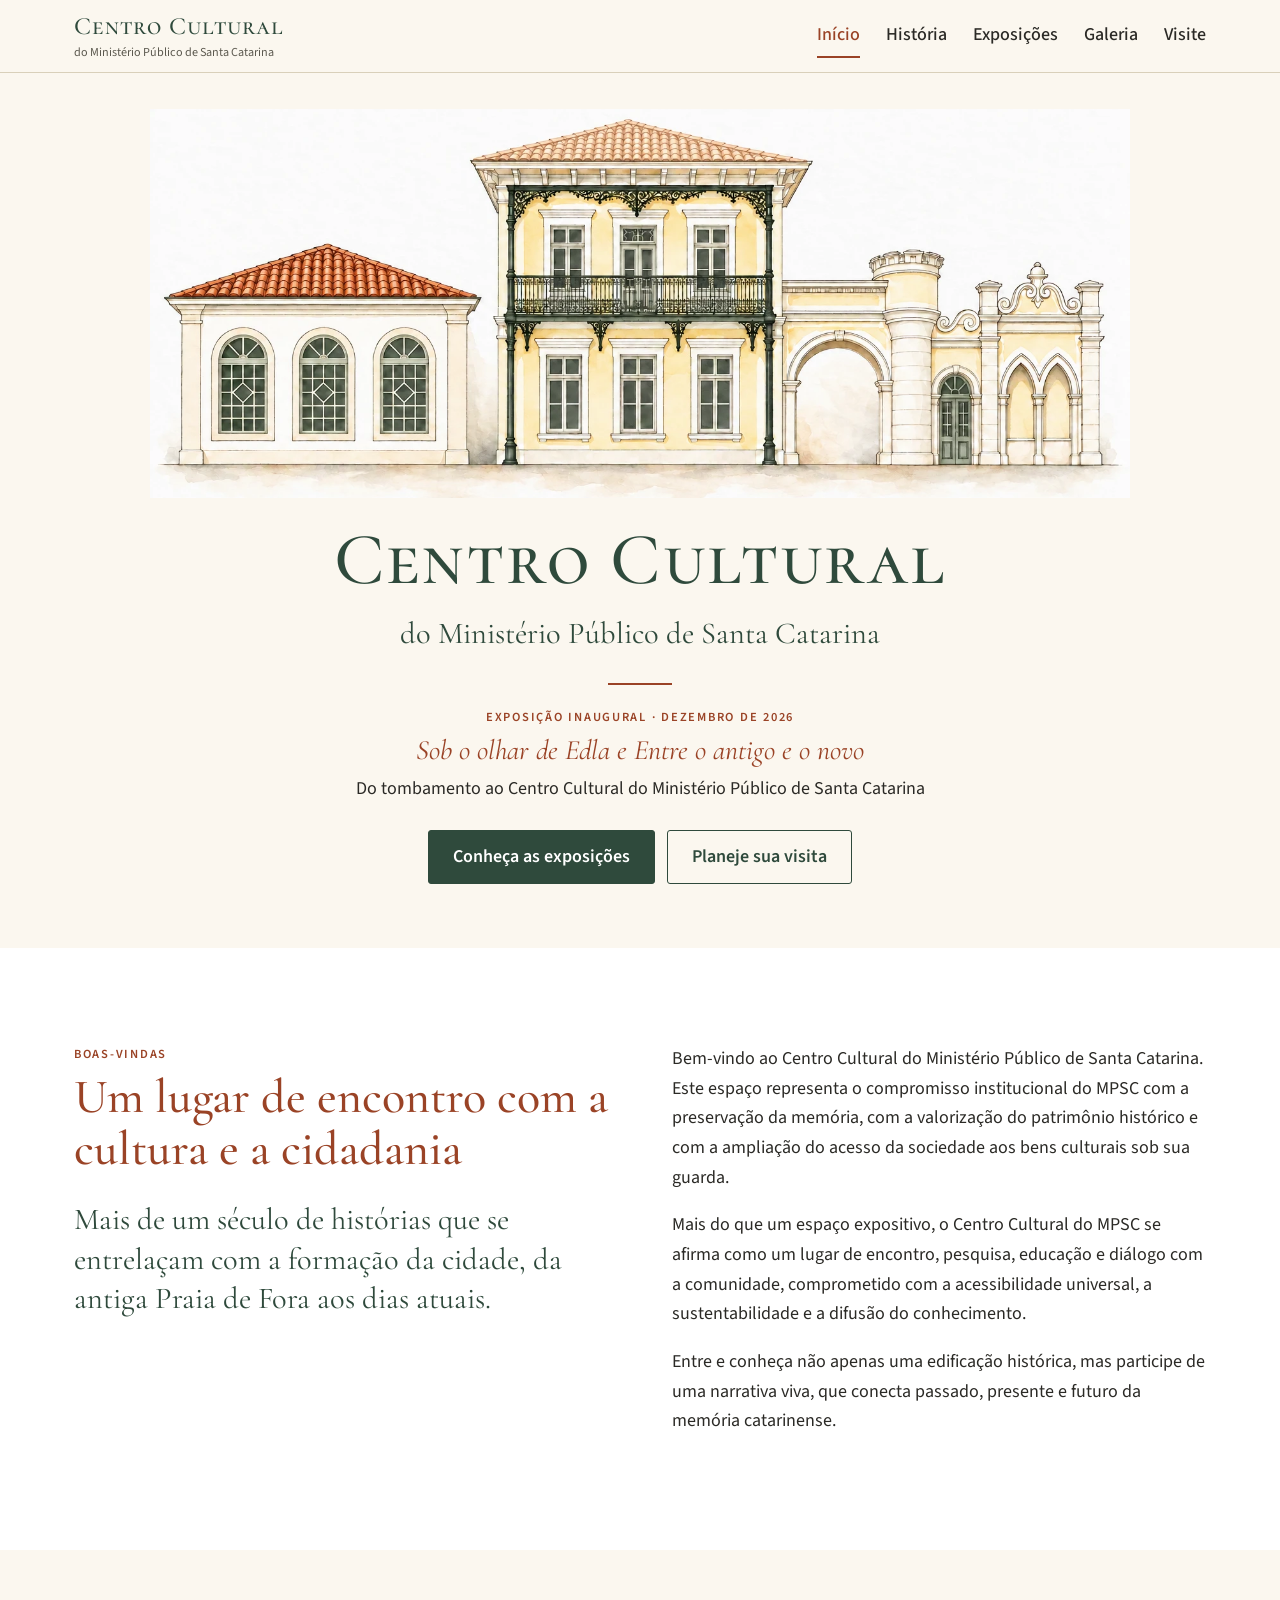
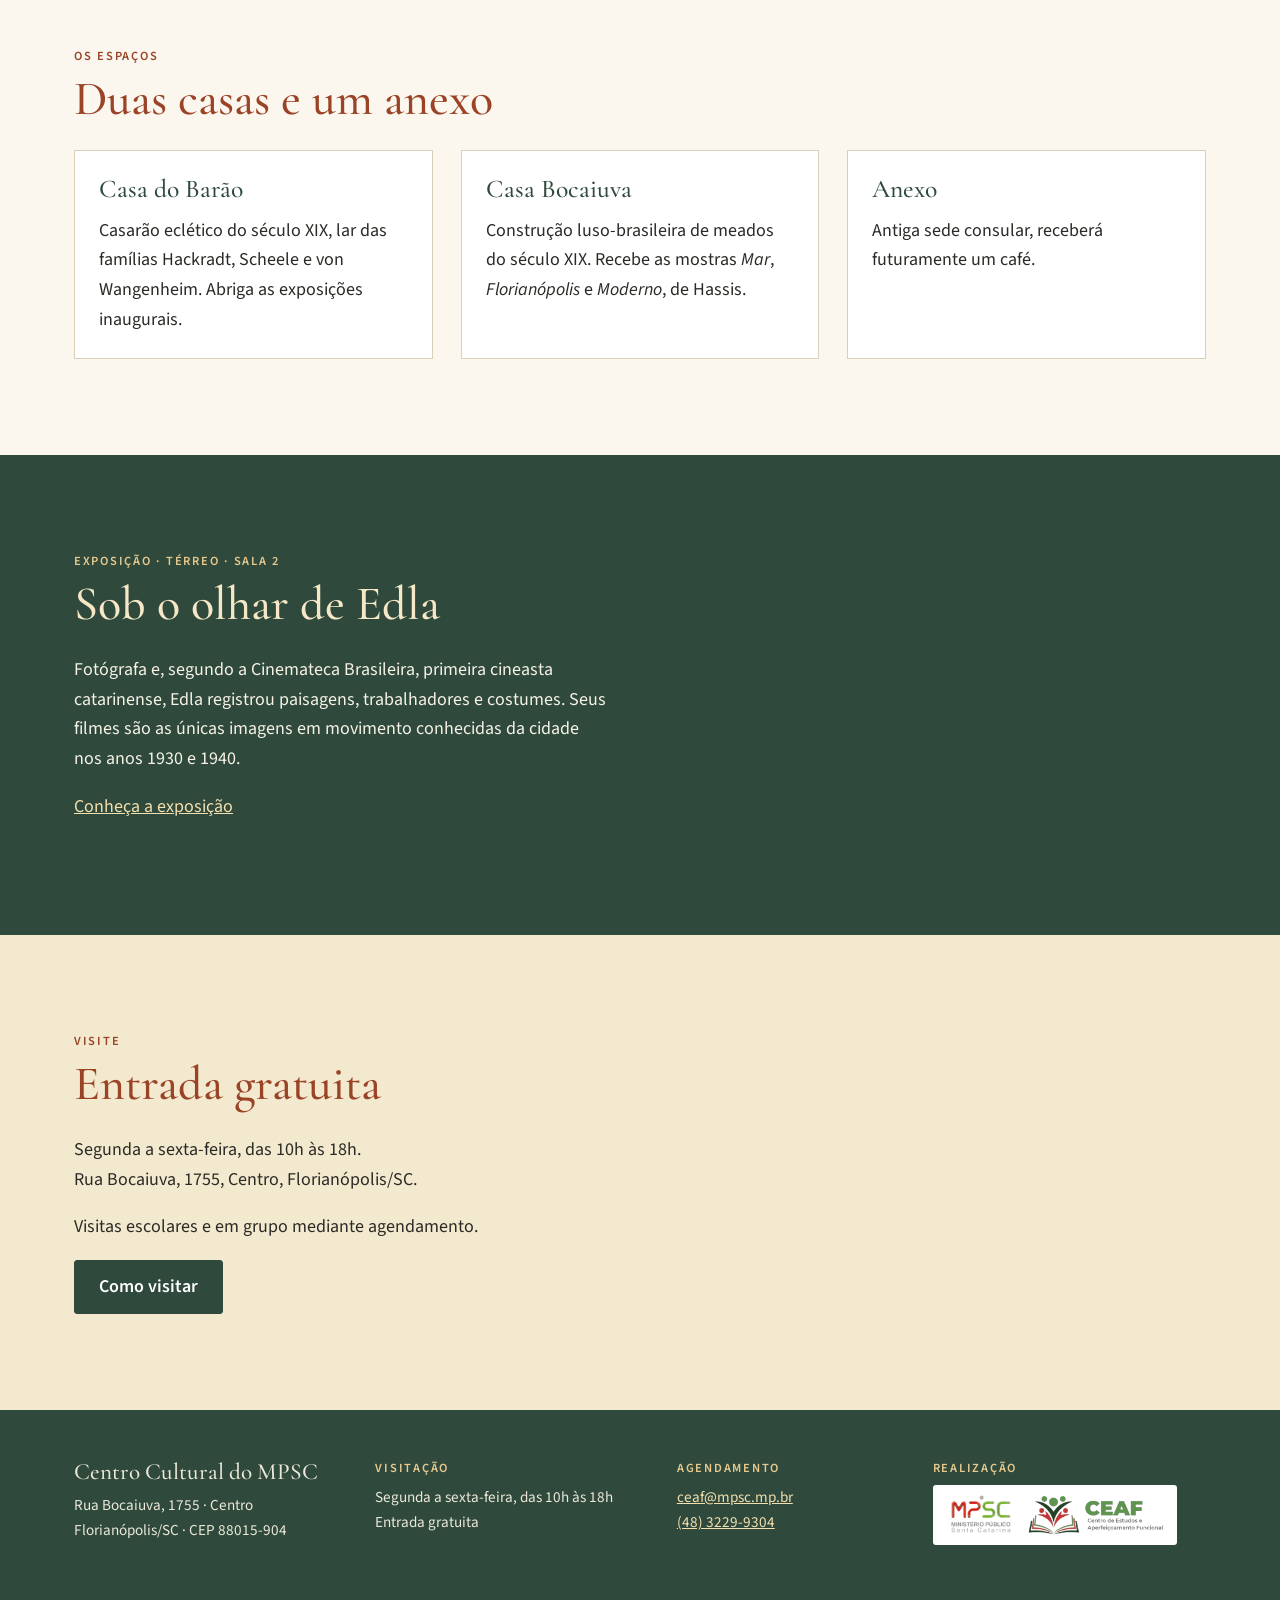
==== index.html @ b2508c4c "Cria o site do Centro Cultural do MPSC" ====
<!doctype html>
<html lang="pt-BR"><head><meta charset="utf-8"><meta name="viewport" content="width=device-width,initial-scale=1">
<title>Centro Cultural do MPSC</title>
<meta name="description" content="Centro Cultural do Ministério Público de Santa Catarina, na Casa do Barão e na Casa Bocaiuva, em Florianópolis. Entrada gratuita.">
<link rel="preconnect" href="https://fonts.googleapis.com"><link rel="preconnect" href="https://fonts.gstatic.com" crossorigin>
<link href="https://fonts.googleapis.com/css2?family=Cormorant+Garamond:ital,wght@0,500;0,600;1,500&family=Source+Sans+3:wght@400;500;600&display=swap" rel="stylesheet">
<link rel="stylesheet" href="estilo.css"></head><body>
<div id="topo"></div>
<main id="conteudo">
<section class="capa"><div class="faixa">
  <div class="crop fachada" style="--iw:1536;--ih:1024;--x:0;--y:140;--w:1536;--h:610"><img src="marca/fachadas.webp" alt="Aquarela das fachadas do Centro Cultural: anexo, Casa do Barão e portal"></div>
  <h1>Centro Cultural</h1>
  <p class="sub">do Ministério Público de Santa Catarina</p>
  <div class="fio"></div>
  <p class="rotulo">Exposição inaugural · Dezembro de 2026</p>
  <p class="expo">Sob o olhar de Edla e Entre o antigo e o novo</p>
  <p>Do tombamento ao Centro Cultural do Ministério Público de Santa Catarina</p>
  <div class="botoes"><a class="botao" href="exposicoes.html">Conheça as exposições</a><a class="botao claro" href="visite.html">Planeje sua visita</a></div>
</div></section>

<section class="secao branco"><div class="faixa duas">
  <div><p class="rotulo">Boas-vindas</p><h2>Um lugar de encontro com a cultura e a cidadania</h2>
  <p class="lead">Mais de um século de histórias que se entrelaçam com a formação da cidade, da antiga Praia de Fora aos dias atuais.</p></div>
  <div><p>Bem-vindo ao Centro Cultural do Ministério Público de Santa Catarina. Este espaço representa o compromisso institucional do MPSC com a preservação da memória, com a valorização do patrimônio histórico e com a ampliação do acesso da sociedade aos bens culturais sob sua guarda.</p>
  <p>Mais do que um espaço expositivo, o Centro Cultural do MPSC se afirma como um lugar de encontro, pesquisa, educação e diálogo com a comunidade, comprometido com a acessibilidade universal, a sustentabilidade e a difusão do conhecimento.</p>
  <p>Entre e conheça não apenas uma edificação histórica, mas participe de uma narrativa viva, que conecta passado, presente e futuro da memória catarinense.</p></div>
</div></section>

<section class="secao"><div class="faixa"><p class="rotulo">Os espaços</p><h2>Duas casas e um anexo</h2>
  <div class="tres">
    <article class="cartao"><div data-f="casa-pb"></div><div class="corpo"><h3>Casa do Barão</h3><p>Casarão eclético do século XIX, lar das famílias Hackradt, Scheele e von Wangenheim. Abriga as exposições inaugurais.</p></div></article>
    <article class="cartao"><div data-f="bocaiuva-fachada"></div><div class="corpo"><h3>Casa Bocaiuva</h3><p>Construção luso-brasileira de meados do século XIX. Recebe as mostras <em>Mar</em>, <em>Florianópolis</em> e <em>Moderno</em>, de Hassis.</p></div></article>
    <article class="cartao"><div data-f="consulado"></div><div class="corpo"><h3>Anexo</h3><p>Antiga sede consular, receberá futuramente um café.</p></div></article>
  </div>
</div></section>

<section class="secao verde"><div class="faixa duas">
  <div data-f="edla-retrato" class="livre"></div>
  <div><p class="rotulo">Exposição · Térreo · Sala 2</p><h2>Sob o olhar de Edla</h2>
  <p>Fotógrafa e, segundo a Cinemateca Brasileira, primeira cineasta catarinense, Edla registrou paisagens, trabalhadores e costumes. Seus filmes são as únicas imagens em movimento conhecidas da cidade nos anos 1930 e 1940.</p>
  <p><a href="exposicoes.html#edla" style="color:#f3dfae">Conheça a exposição</a></p></div>
</div></section>

<section class="secao areia"><div class="faixa duas">
  <div><p class="rotulo">Visite</p><h2>Entrada gratuita</h2><p>Segunda a sexta-feira, das 10h às 18h.<br>Rua Bocaiuva, 1755, Centro, Florianópolis/SC.</p><p>Visitas escolares e em grupo mediante agendamento.</p><a class="botao" href="visite.html">Como visitar</a></div>
  <div data-f="jardim"></div>
</div></section>
</main>
<div id="rodape"></div>
<noscript><p><a href="historia.html">História</a> · <a href="exposicoes.html">Exposições</a> · <a href="visite.html">Visite</a></p></noscript>
<script src="fotos.js"></script><script src="site.js"></script>
</body></html>
---- estilo.css ----
:root{--creme:#fbf7ef;--areia:#f3e9cf;--papel:#fff;--verde:#2f4a3c;--verde-claro:#e2e8dc;--terracota:#9a4326;--rosa:#f1dfd5;--tinta:#2b2a26;--suave:#5d5a50;--linha:#d9d0ba;--serif:"Cormorant Garamond",Georgia,serif;--sans:"Source Sans 3","Segoe UI",sans-serif}
*{box-sizing:border-box}html{scroll-behavior:smooth;scroll-padding-top:88px}body{margin:0;background:var(--creme);color:var(--tinta);font:400 18px/1.65 var(--sans)}img{max-width:100%;display:block}a{color:var(--terracota)}a:hover{color:var(--verde)}:focus-visible{outline:3px solid var(--terracota);outline-offset:2px}
h1,h2,h3{font-family:var(--serif);font-weight:500;line-height:1.1;margin:0 0 .5em;color:var(--verde)}h1{font-size:clamp(2.6rem,6vw,4.6rem)}h2{font-size:clamp(2rem,4vw,3rem);color:var(--terracota)}h3{font-size:1.6rem}p{margin:0 0 1em}
.faixa{width:min(1180px,100%);margin:auto;padding-inline:24px}.estreita{max-width:760px}.secao{padding:clamp(56px,8vw,96px) 0}.areia{background:var(--areia)}.branco{background:var(--papel)}.verde{background:var(--verde);color:#f6f2e6}.verde h2,.verde h3{color:#f6e8c6}
.rotulo{font-size:.78rem;font-weight:600;letter-spacing:.14em;text-transform:uppercase;color:var(--terracota);margin-bottom:.5em}.verde .rotulo{color:#e7c98d}.lead{font-family:var(--serif);font-size:clamp(1.45rem,2.5vw,1.9rem);line-height:1.3;color:var(--verde)}
.pular{position:absolute;left:-999px;background:var(--verde);color:#fff;padding:8px 16px;z-index:60}.pular:focus{left:8px;top:8px}
.topo{position:sticky;top:0;z-index:40;background:rgba(251,247,239,.97);border-bottom:1px solid var(--linha)}.topo .faixa{display:flex;align-items:center;justify-content:space-between;min-height:72px;gap:20px}.marca{text-decoration:none;color:var(--verde);line-height:1.1}.marca strong{display:block;font:500 1.55rem var(--serif);font-variant:small-caps;letter-spacing:.04em}.marca span{font-size:.76rem;color:var(--suave)}
.topo nav{display:flex;gap:26px}.topo nav a{color:var(--tinta);text-decoration:none;font-weight:500;padding:6px 0;border-bottom:2px solid transparent}.topo nav a:hover,.topo nav a[aria-current]{color:var(--terracota);border-color:var(--terracota)}.menu-botao{display:none;font:600 .95rem var(--sans);background:none;border:1px solid var(--verde);color:var(--verde);padding:7px 16px;border-radius:3px;cursor:pointer}
.capa{background:var(--creme);text-align:center;padding:36px 0 64px}.capa .fachada{width:min(980px,100%);margin:0 auto 22px}.capa h1{font-variant:small-caps;letter-spacing:.03em;margin-bottom:.1em}.capa .sub{font-family:var(--serif);font-size:clamp(1.3rem,2.6vw,1.9rem);color:var(--verde);margin-bottom:24px}.fio{width:64px;height:2px;background:var(--terracota);margin:0 auto 22px}.capa .expo{font-family:var(--serif);font-style:italic;font-size:clamp(1.3rem,2.4vw,1.75rem);line-height:1.25;color:var(--terracota);margin-bottom:6px}
.botoes{display:flex;gap:12px;justify-content:center;flex-wrap:wrap;margin-top:26px}.botao{display:inline-block;padding:11px 24px;background:var(--verde);color:#fff;text-decoration:none;font-weight:600;border:1px solid var(--verde);border-radius:3px}.botao:hover{background:var(--terracota);border-color:var(--terracota);color:#fff}.botao.claro{background:transparent;color:var(--verde)}.botao.claro:hover{color:#fff}
.duas{display:grid;grid-template-columns:1fr 1fr;gap:clamp(32px,5vw,72px);align-items:start}.tres{display:grid;grid-template-columns:repeat(3,1fr);gap:28px}.mosaico{display:grid;grid-template-columns:repeat(2,1fr);gap:16px}.mosaico .larga{grid-column:1/-1}
.espaco{border-left:3px solid var(--terracota);padding:2px 0 2px 20px}.espaco p{margin:0;color:var(--suave)}
.foto{margin:0}.foto button{display:block;width:100%;padding:0;border:0;background:#e9e2d0;cursor:zoom-in;overflow:hidden}.foto img{width:100%;height:100%;object-fit:cover;aspect-ratio:4/3;transition:transform .35s}.foto button:hover img{transform:scale(1.025)}.foto.livre img{aspect-ratio:auto;height:auto;object-fit:contain}.foto.retrato img{aspect-ratio:4/5;object-position:top}.foto figcaption{font-size:.86rem;line-height:1.35;color:var(--suave);padding-top:7px}.verde .foto figcaption{color:#d9d8c8}
.cartao{background:var(--papel);border:1px solid var(--linha);display:flex;flex-direction:column}.cartao .corpo{padding:24px}.cartao .foto figcaption{display:none}.cartao p:last-child{margin:0}
.capitulos{position:sticky;top:73px;z-index:30;background:var(--areia);border-bottom:1px solid var(--linha);overflow-x:auto}.capitulos .faixa{display:flex;gap:22px;white-space:nowrap;padding-block:9px}.capitulos a{font-size:.92rem;font-weight:500;color:var(--verde);text-decoration:none}.capitulos a:hover{color:var(--terracota);text-decoration:underline}
.cabeca{padding:clamp(44px,7vw,80px) 0 clamp(28px,4vw,44px)}.cabeca p{max-width:760px}
.tempo{list-style:none;margin:32px 0 0;padding:0;position:relative}.tempo:before{content:"";position:absolute;left:43px;top:0;bottom:0;width:3px;background:#8c7f68}.tempo li{position:relative;display:grid;grid-template-columns:90px 1fr;gap:24px;align-items:center;padding:9px 0}.tempo b{display:grid;place-items:center;width:88px;height:88px;border-radius:50%;background:#8c7f68;color:#fff;font:600 1.5rem var(--serif);position:relative}.tempo p{margin:0;max-width:720px}
.citacao{font-family:var(--serif);font-size:1.3rem;line-height:1.4;background:var(--areia);border-left:3px solid var(--terracota);padding:24px 28px;margin:0}.citacao footer{font:400 .9rem var(--sans);color:var(--suave);margin-top:10px}
.crop{position:relative;overflow:hidden;aspect-ratio:var(--w)/var(--h);background:#fff;margin:0}.crop img{position:absolute;max-width:none;width:calc(var(--iw)/var(--w)*100%);left:calc(var(--x)/var(--w)*-100%);top:calc(var(--y)/var(--h)*-100%)}.nota{font-size:.86rem;color:var(--suave);padding-top:7px}
.embreve{border:1px dashed var(--terracota);background:var(--rosa);padding:clamp(24px,4vw,40px)}.selo{display:inline-block;background:var(--terracota);color:#fff;font-size:.76rem;font-weight:600;letter-spacing:.12em;text-transform:uppercase;padding:4px 12px;border-radius:2px;margin-bottom:14px}
.percurso{list-style:none;padding:0;margin:0;border-top:1px solid var(--linha)}.percurso li{padding:8px 0;border-bottom:1px solid var(--linha)}
#filtros{display:flex;flex-wrap:wrap;gap:8px;margin-bottom:26px}#filtros button{font:500 .92rem var(--sans);padding:7px 15px;background:transparent;color:var(--verde);border:1px solid var(--verde);border-radius:20px;cursor:pointer}#filtros button[aria-pressed=true]{background:var(--verde);color:#fff}#galeria{display:grid;grid-template-columns:repeat(auto-fill,minmax(250px,1fr));gap:22px}.foto[hidden]{display:none}
.caixa{width:100vw;height:100dvh;max-width:none;max-height:none;margin:0;border:0;padding:56px 64px 18px;background:rgba(24,27,23,.97);color:#f1eee3}.caixa[open]{display:flex;align-items:center;justify-content:center}.caixa figure{margin:0;display:flex;flex-direction:column;align-items:center;min-width:0;height:100%;flex:1}.caixa img{flex:1;min-height:0;width:100%;object-fit:contain}.caixa figcaption{padding-top:10px;text-align:center;font-size:.95rem}.caixa a{color:#e7c98d;margin-left:10px}.caixa button{background:none;border:1px solid #8e8a7c;color:#fff;cursor:pointer;border-radius:3px}.fechar{position:absolute;top:12px;right:16px;padding:6px 15px;font:500 .9rem var(--sans)}.ant,.prox{position:absolute;top:50%;transform:translateY(-50%);width:44px;height:60px;font-size:1.7rem}.ant{left:10px}.prox{right:10px}
.plantas{display:grid;grid-template-columns:1fr 1fr;gap:24px}.plantas svg{width:100%;height:auto;background:var(--papel);border:1px solid var(--linha)}.plantas text{font-family:var(--serif);font-size:17px;fill:var(--terracota);font-style:italic}.plantas .n{font:600 13px var(--sans);fill:#fff}.plantas .p{font:400 12px var(--sans);fill:var(--suave)}
.dados{display:grid;grid-template-columns:repeat(2,1fr);gap:26px}.dados p:last-child{margin:0}
.rodape{background:var(--verde);color:#ece8da;padding:48px 0;font-size:.95rem}.rodape a{color:#f3dfae}.rodape .rotulo{color:#e7c98d}.rodape-grade{display:grid;grid-template-columns:1.2fr 1.2fr 1fr 1.2fr;gap:28px}.rodape-titulo{font:500 1.45rem var(--serif);margin-bottom:.3em}.logos{display:flex;gap:10px;align-items:center;background:#fff;padding:8px 12px;width:max-content;max-width:100%;border-radius:3px}.logos img{height:44px;width:auto;min-width:0}
@media(max-width:900px){.duas,.plantas{grid-template-columns:1fr}.tres{grid-template-columns:1fr 1fr}.rodape-grade{grid-template-columns:1fr 1fr}.menu-botao{display:block}.topo nav{display:none;position:absolute;top:100%;left:0;right:0;background:var(--creme);border-bottom:1px solid var(--linha);flex-direction:column;gap:0;padding:6px 24px 14px}.topo nav.aberto{display:flex}}
@media(max-width:600px){body{font-size:17px}.faixa{padding-inline:16px}.tres,.dados,.rodape-grade{grid-template-columns:1fr}.tempo:before{left:31px}.tempo li{grid-template-columns:64px 1fr;gap:14px}.tempo b{width:64px;height:64px;font-size:1.15rem}#galeria{grid-template-columns:1fr 1fr;gap:12px}.caixa{padding:54px 10px 12px}.ant,.prox{top:auto;bottom:10px;transform:none;height:40px}.marca span{font-size:.68rem}}
@media(prefers-reduced-motion:reduce){html{scroll-behavior:auto}.foto img{transition:none}}
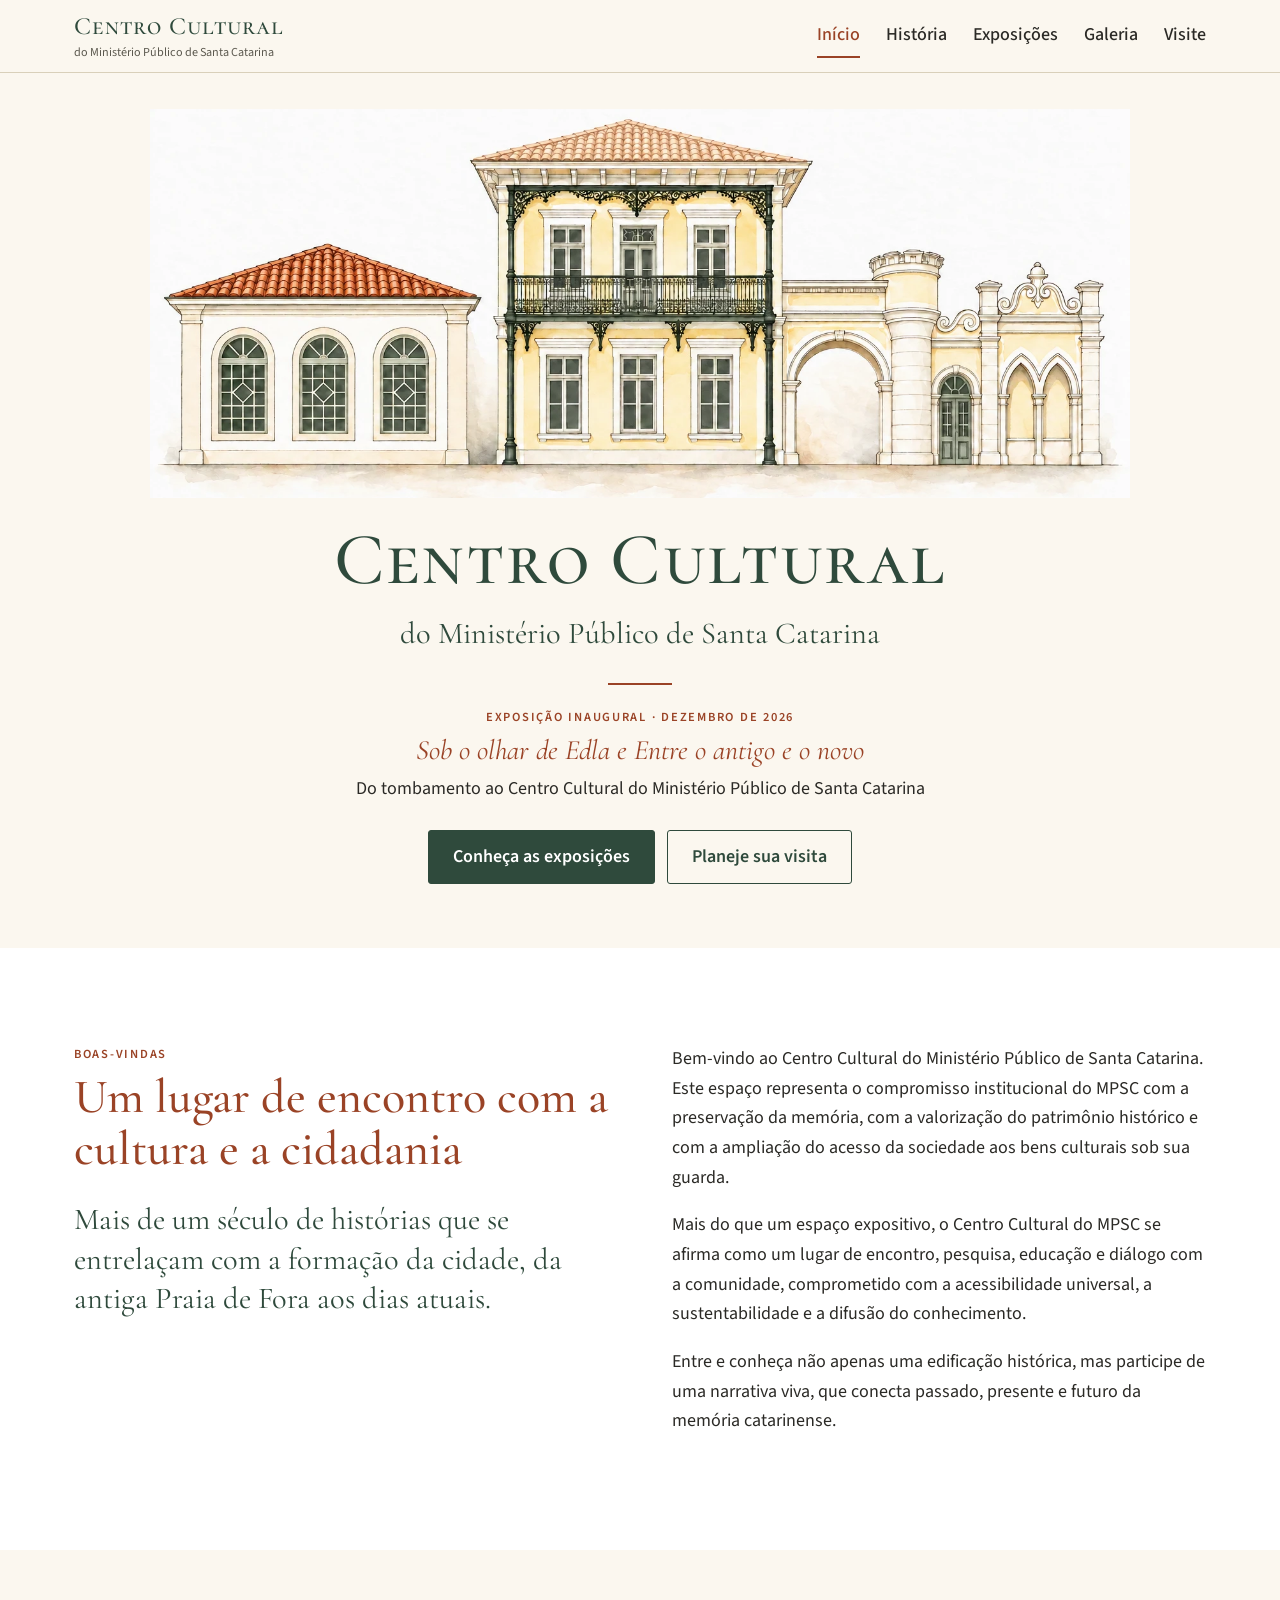
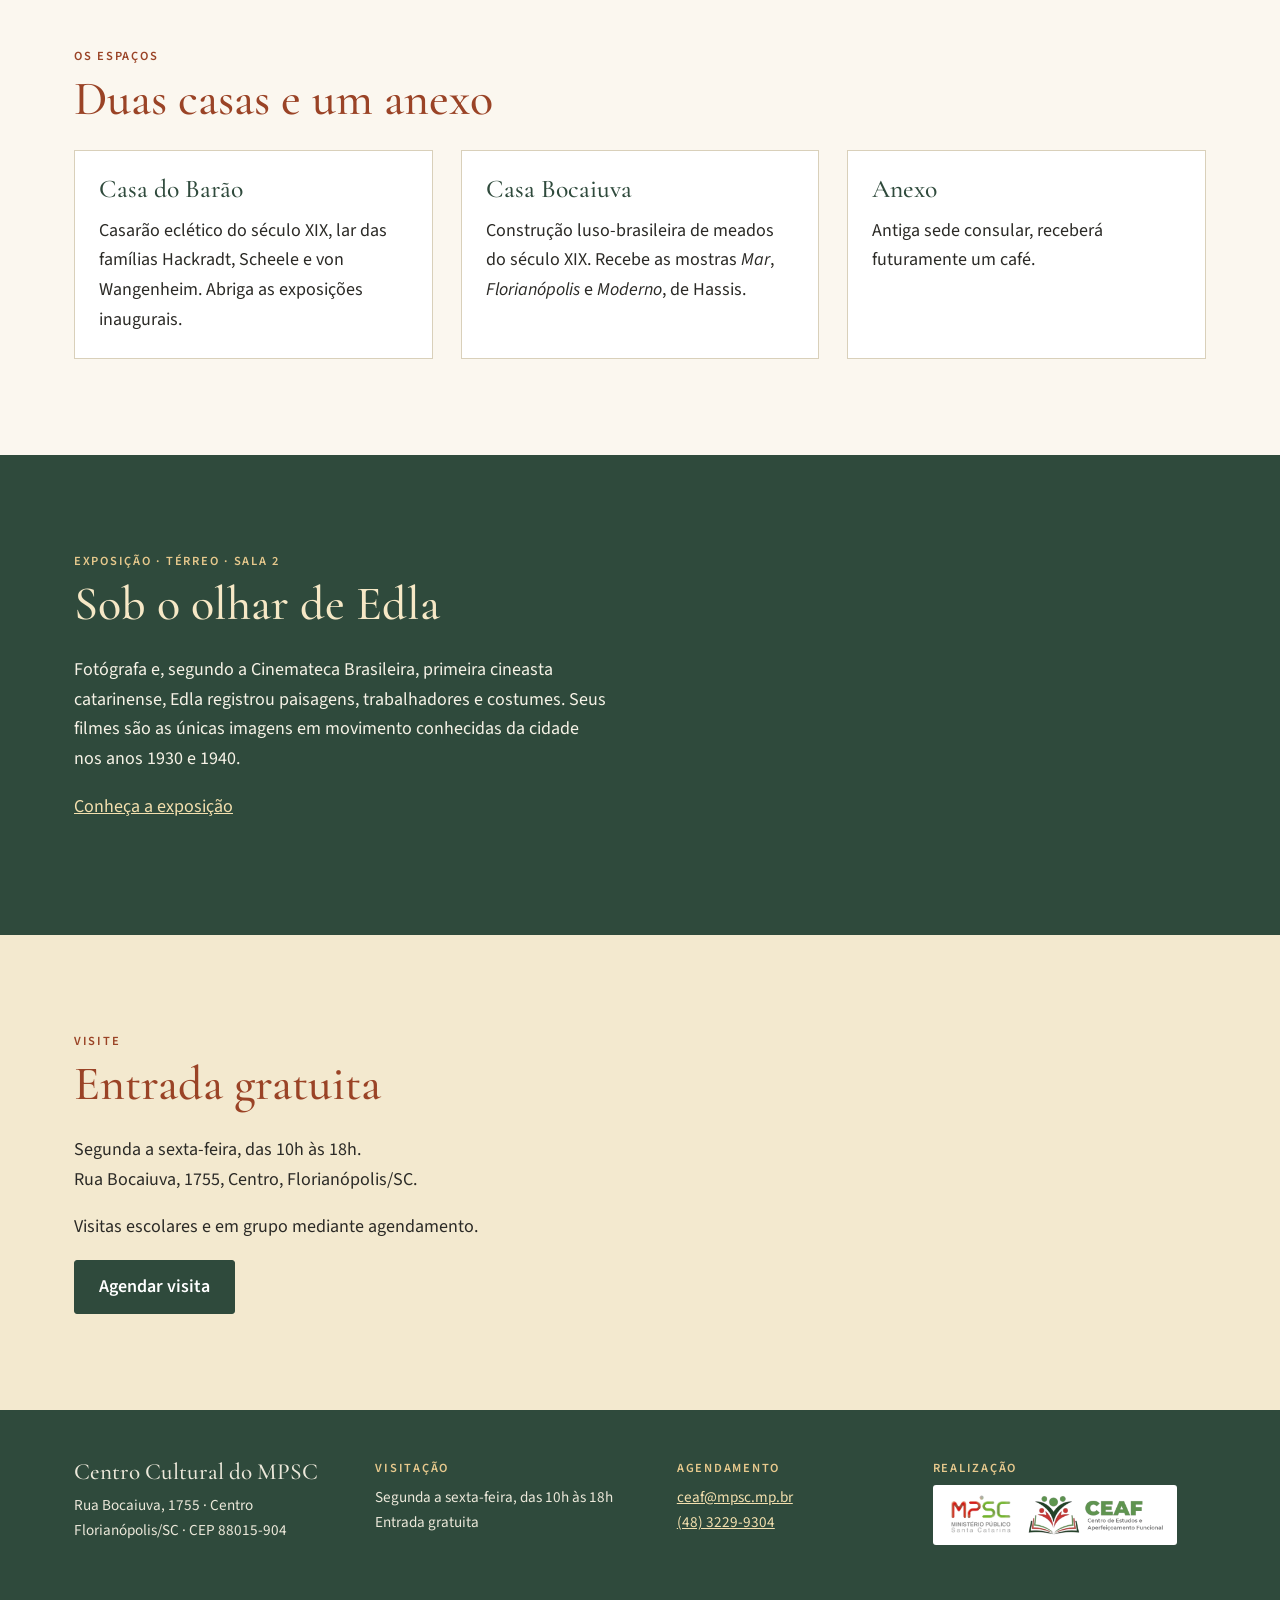
==== commit 6c3961e6: "Adiciona menu sanduiche e agendamento de visitas por e-mail" ====
--- a/index.html
+++ b/index.html
@@ -42,7 +42,7 @@
 </div></section>
 
 <section class="secao areia"><div class="faixa duas">
-  <div><p class="rotulo">Visite</p><h2>Entrada gratuita</h2><p>Segunda a sexta-feira, das 10h às 18h.<br>Rua Bocaiuva, 1755, Centro, Florianópolis/SC.</p><p>Visitas escolares e em grupo mediante agendamento.</p><a class="botao" href="visite.html">Como visitar</a></div>
+  <div><p class="rotulo">Visite</p><h2>Entrada gratuita</h2><p>Segunda a sexta-feira, das 10h às 18h.<br>Rua Bocaiuva, 1755, Centro, Florianópolis/SC.</p><p>Visitas escolares e em grupo mediante agendamento.</p><a class="botao" href="visite.html#agendar">Agendar visita</a></div>
   <div data-f="jardim"></div>
 </div></section>
 </main>
--- a/estilo.css
+++ b/estilo.css
@@ -5,7 +5,7 @@
 .rotulo{font-size:.78rem;font-weight:600;letter-spacing:.14em;text-transform:uppercase;color:var(--terracota);margin-bottom:.5em}.verde .rotulo{color:#e7c98d}.lead{font-family:var(--serif);font-size:clamp(1.45rem,2.5vw,1.9rem);line-height:1.3;color:var(--verde)}
 .pular{position:absolute;left:-999px;background:var(--verde);color:#fff;padding:8px 16px;z-index:60}.pular:focus{left:8px;top:8px}
 .topo{position:sticky;top:0;z-index:40;background:rgba(251,247,239,.97);border-bottom:1px solid var(--linha)}.topo .faixa{display:flex;align-items:center;justify-content:space-between;min-height:72px;gap:20px}.marca{text-decoration:none;color:var(--verde);line-height:1.1}.marca strong{display:block;font:500 1.55rem var(--serif);font-variant:small-caps;letter-spacing:.04em}.marca span{font-size:.76rem;color:var(--suave)}
-.topo nav{display:flex;gap:26px}.topo nav a{color:var(--tinta);text-decoration:none;font-weight:500;padding:6px 0;border-bottom:2px solid transparent}.topo nav a:hover,.topo nav a[aria-current]{color:var(--terracota);border-color:var(--terracota)}.menu-botao{display:none;font:600 .95rem var(--sans);background:none;border:1px solid var(--verde);color:var(--verde);padding:7px 16px;border-radius:3px;cursor:pointer}
+.topo nav{display:flex;gap:26px}.topo nav a{color:var(--tinta);text-decoration:none;font-weight:500;padding:6px 0;border-bottom:2px solid transparent}.topo nav a:hover,.topo nav a[aria-current]{color:var(--terracota);border-color:var(--terracota)}.menu-botao{display:none;position:relative;flex:none;width:46px;height:46px;padding:0;background:none;border:1px solid var(--verde);border-radius:3px;cursor:pointer}.menu-botao span{position:absolute;left:11px;right:11px;height:2px;background:var(--verde);transition:transform .2s,opacity .2s,top .2s}.menu-botao span:nth-child(1){top:14px}.menu-botao span:nth-child(2){top:21px}.menu-botao span:nth-child(3){top:28px}.menu-botao[aria-expanded=true] span:nth-child(1){top:21px;transform:rotate(45deg)}.menu-botao[aria-expanded=true] span:nth-child(2){opacity:0}.menu-botao[aria-expanded=true] span:nth-child(3){top:21px;transform:rotate(-45deg)}
 .capa{background:var(--creme);text-align:center;padding:36px 0 64px}.capa .fachada{width:min(980px,100%);margin:0 auto 22px}.capa h1{font-variant:small-caps;letter-spacing:.03em;margin-bottom:.1em}.capa .sub{font-family:var(--serif);font-size:clamp(1.3rem,2.6vw,1.9rem);color:var(--verde);margin-bottom:24px}.fio{width:64px;height:2px;background:var(--terracota);margin:0 auto 22px}.capa .expo{font-family:var(--serif);font-style:italic;font-size:clamp(1.3rem,2.4vw,1.75rem);line-height:1.25;color:var(--terracota);margin-bottom:6px}
 .botoes{display:flex;gap:12px;justify-content:center;flex-wrap:wrap;margin-top:26px}.botao{display:inline-block;padding:11px 24px;background:var(--verde);color:#fff;text-decoration:none;font-weight:600;border:1px solid var(--verde);border-radius:3px}.botao:hover{background:var(--terracota);border-color:var(--terracota);color:#fff}.botao.claro{background:transparent;color:var(--verde)}.botao.claro:hover{color:#fff}
 .duas{display:grid;grid-template-columns:1fr 1fr;gap:clamp(32px,5vw,72px);align-items:start}.tres{display:grid;grid-template-columns:repeat(3,1fr);gap:28px}.mosaico{display:grid;grid-template-columns:repeat(2,1fr);gap:16px}.mosaico .larga{grid-column:1/-1}
@@ -24,6 +24,8 @@
 .plantas{display:grid;grid-template-columns:1fr 1fr;gap:24px}.plantas svg{width:100%;height:auto;background:var(--papel);border:1px solid var(--linha)}.plantas text{font-family:var(--serif);font-size:17px;fill:var(--terracota);font-style:italic}.plantas .n{font:600 13px var(--sans);fill:#fff}.plantas .p{font:400 12px var(--sans);fill:var(--suave)}
 .dados{display:grid;grid-template-columns:repeat(2,1fr);gap:26px}.dados p:last-child{margin:0}
 .rodape{background:var(--verde);color:#ece8da;padding:48px 0;font-size:.95rem}.rodape a{color:#f3dfae}.rodape .rotulo{color:#e7c98d}.rodape-grade{display:grid;grid-template-columns:1.2fr 1.2fr 1fr 1.2fr;gap:28px}.rodape-titulo{font:500 1.45rem var(--serif);margin-bottom:.3em}.logos{display:flex;gap:10px;align-items:center;background:#fff;padding:8px 12px;width:max-content;max-width:100%;border-radius:3px}.logos img{height:44px;width:auto;min-width:0}
-@media(max-width:900px){.duas,.plantas{grid-template-columns:1fr}.tres{grid-template-columns:1fr 1fr}.rodape-grade{grid-template-columns:1fr 1fr}.menu-botao{display:block}.topo nav{display:none;position:absolute;top:100%;left:0;right:0;background:var(--creme);border-bottom:1px solid var(--linha);flex-direction:column;gap:0;padding:6px 24px 14px}.topo nav.aberto{display:flex}}
+@media(max-width:900px){.duas,.plantas{grid-template-columns:1fr}.tres{grid-template-columns:1fr 1fr}.rodape-grade{grid-template-columns:1fr 1fr}.menu-botao{display:block}.topo nav{display:none;position:absolute;top:100%;left:0;right:0;background:var(--creme);border-bottom:1px solid var(--linha);flex-direction:column;gap:0;padding:4px 24px 12px;max-height:calc(100dvh - 73px);overflow-y:auto;box-shadow:0 10px 20px rgba(43,42,38,.14)}.topo nav.aberto{display:flex}.topo nav a{padding:13px 4px;border-bottom:1px solid var(--linha);font-size:1.08rem}.topo nav a:last-child{border-bottom:0}.topo nav a:hover,.topo nav a[aria-current]{border-bottom-color:var(--linha);font-weight:600}.topo nav a:last-child:hover,.topo nav a:last-child[aria-current]{border-bottom:0}}
 @media(max-width:600px){body{font-size:17px}.faixa{padding-inline:16px}.tres,.dados,.rodape-grade{grid-template-columns:1fr}.tempo:before{left:31px}.tempo li{grid-template-columns:64px 1fr;gap:14px}.tempo b{width:64px;height:64px;font-size:1.15rem}#galeria{grid-template-columns:1fr 1fr;gap:12px}.caixa{padding:54px 10px 12px}.ant,.prox{top:auto;bottom:10px;transform:none;height:40px}.marca span{font-size:.68rem}}
-@media(prefers-reduced-motion:reduce){html{scroll-behavior:auto}.foto img{transition:none}}
+.agenda{background:var(--papel);border:1px solid var(--linha);padding:clamp(20px,4vw,36px)}.campos{display:grid;grid-template-columns:1fr 1fr;gap:18px}.campo{display:flex;flex-direction:column;gap:5px;min-width:0}.campo.larga{grid-column:1/-1}.campo label{font-weight:600;font-size:.95rem;color:var(--verde)}.campo small{font-weight:400;color:var(--suave)}.campo input,.campo select,.campo textarea{width:100%;min-height:46px;padding:9px 11px;font:400 1rem var(--sans);color:var(--tinta);background:var(--creme);border:1px solid #8c7f68;border-radius:3px}.campo textarea{min-height:104px;resize:vertical}.agenda .botao{margin-top:20px;cursor:pointer;font-family:var(--sans);font-size:1rem}.agenda-nota{font-size:.88rem;color:var(--suave);margin:12px 0 0}.agenda-aviso{margin-top:18px;padding:16px 18px;background:var(--verde-claro);border-left:3px solid var(--verde)}.agenda-aviso p{margin:0 0 10px}.agenda-aviso button{font:600 .92rem var(--sans);padding:8px 14px;background:transparent;color:var(--verde);border:1px solid var(--verde);border-radius:3px;cursor:pointer}
+@media(max-width:600px){.campos{grid-template-columns:1fr}.agenda .botao{width:100%}}
+@media(prefers-reduced-motion:reduce){html{scroll-behavior:auto}.foto img,.menu-botao span{transition:none}}
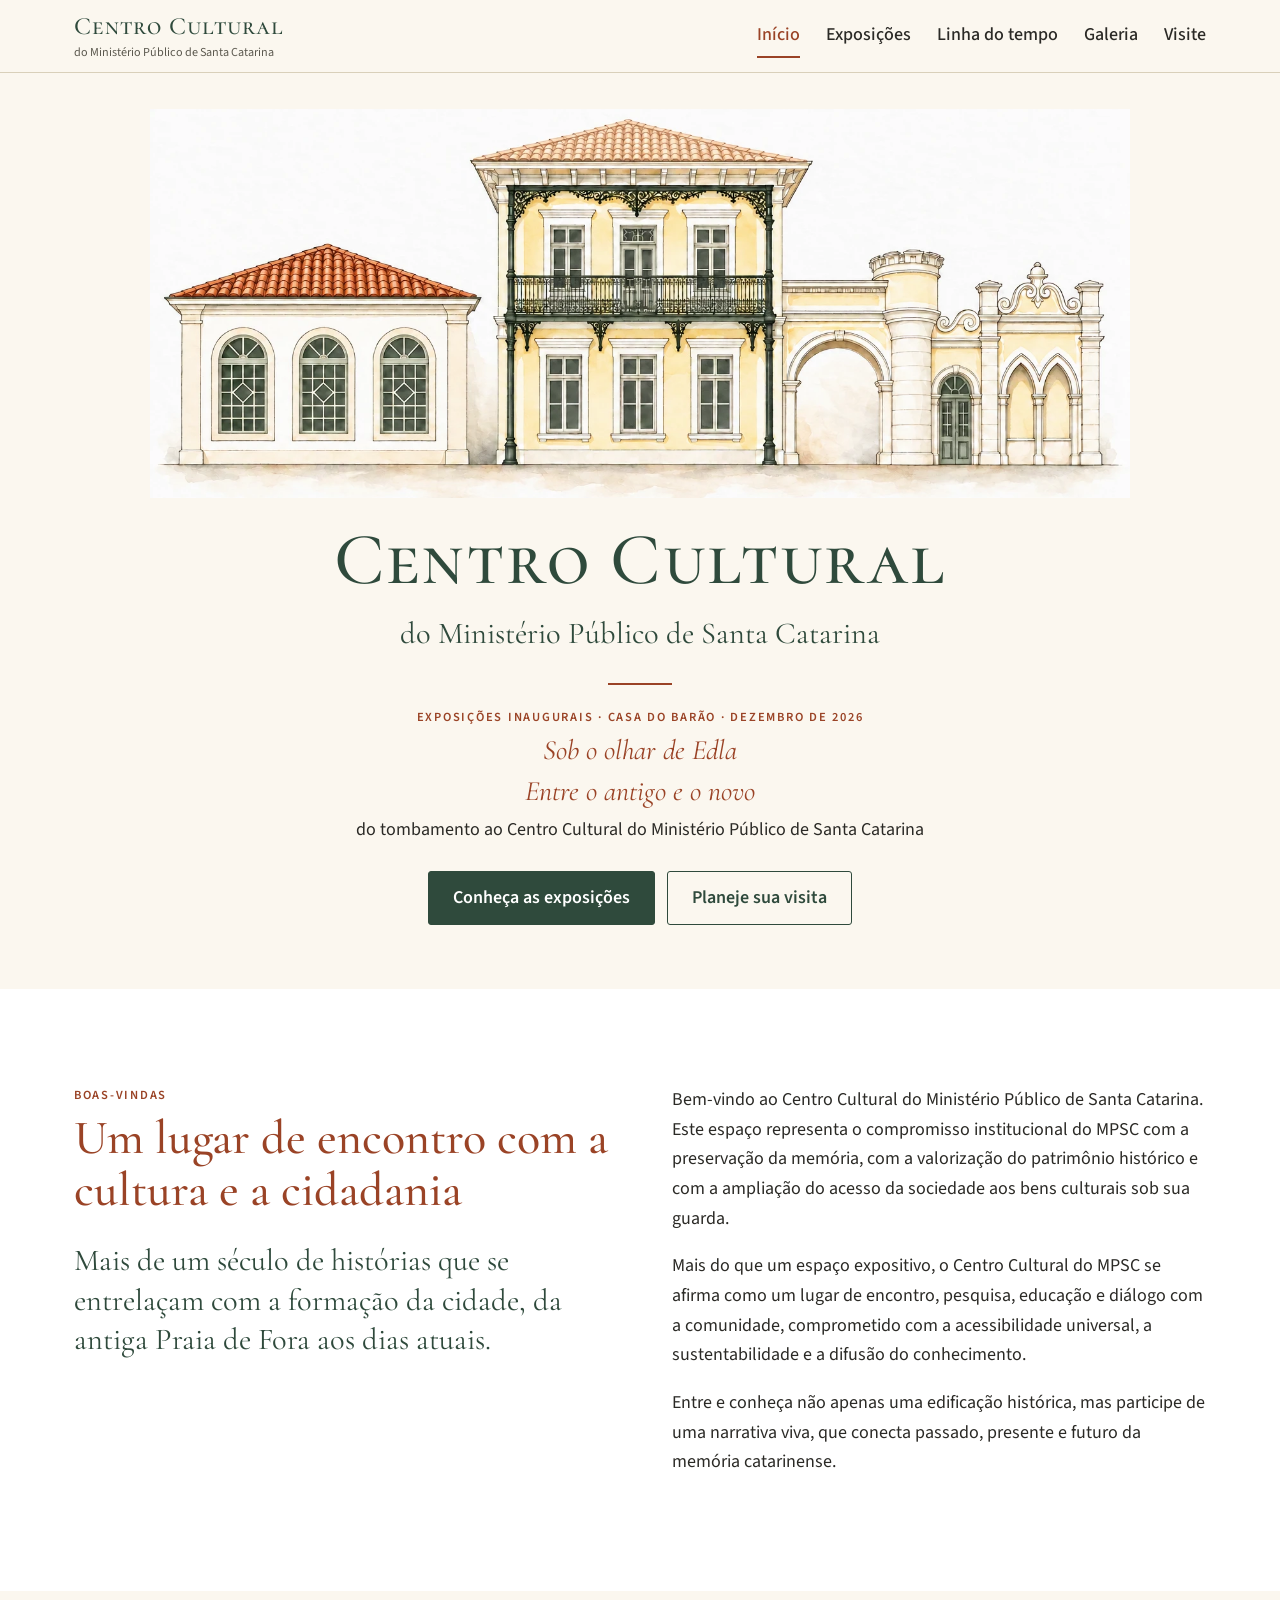
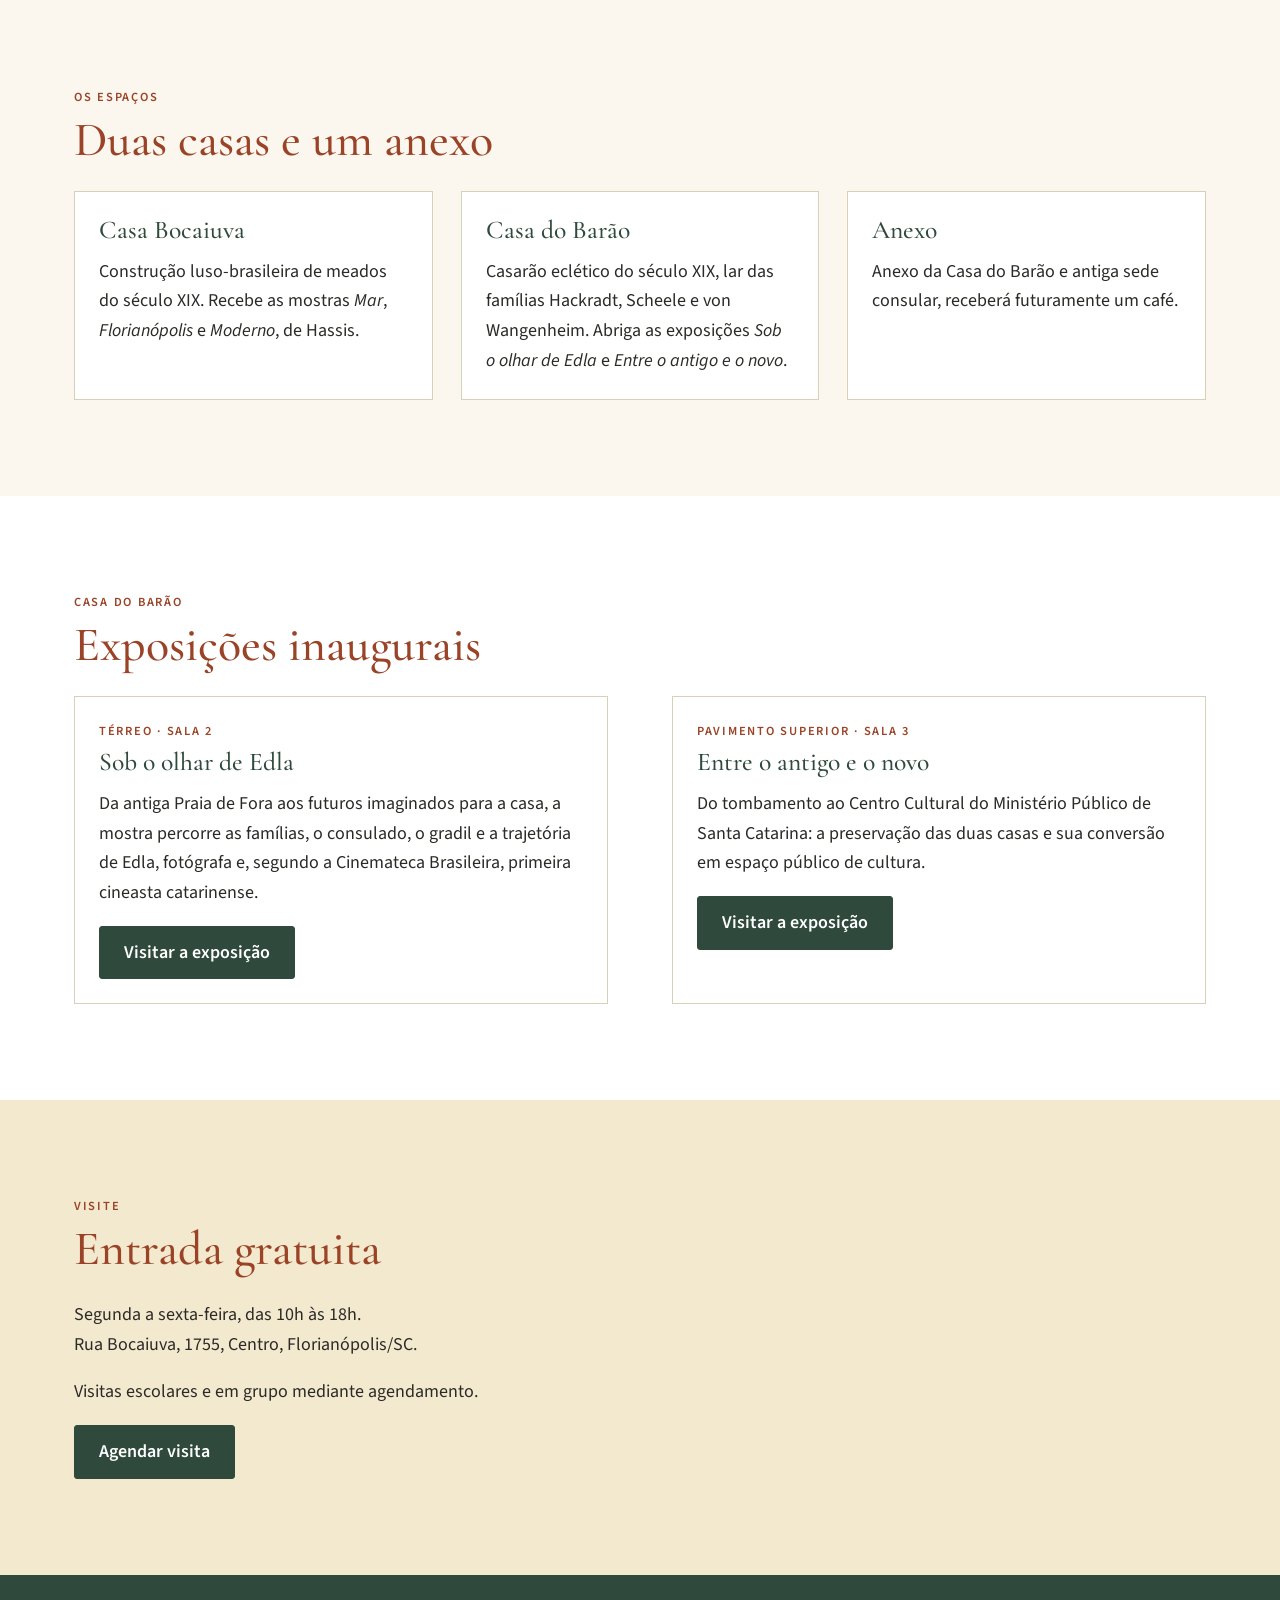
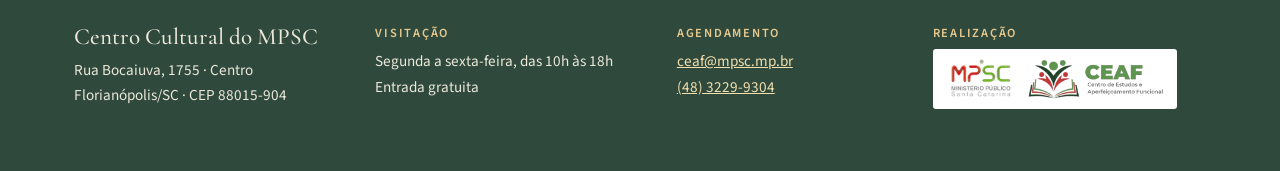
==== commit 34cc7387: "Reorganiza o site pelas exposicoes da Casa do Barao Co-Authored-By: Claude Opus 5.5 <noreply@anthrop" ====
--- a/index.html
+++ b/index.html
@@ -8,13 +8,14 @@
 <div id="topo"></div>
 <main id="conteudo">
 <section class="capa"><div class="faixa">
-  <div class="crop fachada" style="--iw:1536;--ih:1024;--x:0;--y:140;--w:1536;--h:610"><img src="marca/fachadas.webp" alt="Aquarela das fachadas do Centro Cultural: anexo, Casa do Barão e portal"></div>
+  <div class="crop fachada" style="--iw:1536;--ih:1024;--x:0;--y:140;--w:1536;--h:610"><img src="marca/fachadas.webp" alt="Aquarela das fachadas do Centro Cultural: Casa Bocaiuva, Casa do Barão e anexo"></div>
   <h1>Centro Cultural</h1>
   <p class="sub">do Ministério Público de Santa Catarina</p>
   <div class="fio"></div>
-  <p class="rotulo">Exposição inaugural · Dezembro de 2026</p>
-  <p class="expo">Sob o olhar de Edla e Entre o antigo e o novo</p>
-  <p>Do tombamento ao Centro Cultural do Ministério Público de Santa Catarina</p>
+  <p class="rotulo">Exposições inaugurais · Casa do Barão · Dezembro de 2026</p>
+  <p class="expo">Sob o olhar de Edla</p>
+  <p class="expo">Entre o antigo e o novo</p>
+  <p>do tombamento ao Centro Cultural do Ministério Público de Santa Catarina</p>
   <div class="botoes"><a class="botao" href="exposicoes.html">Conheça as exposições</a><a class="botao claro" href="visite.html">Planeje sua visita</a></div>
 </div></section>
 
@@ -28,17 +29,21 @@
 
 <section class="secao"><div class="faixa"><p class="rotulo">Os espaços</p><h2>Duas casas e um anexo</h2>
   <div class="tres">
-    <article class="cartao"><div data-f="casa-pb"></div><div class="corpo"><h3>Casa do Barão</h3><p>Casarão eclético do século XIX, lar das famílias Hackradt, Scheele e von Wangenheim. Abriga as exposições inaugurais.</p></div></article>
     <article class="cartao"><div data-f="bocaiuva-fachada"></div><div class="corpo"><h3>Casa Bocaiuva</h3><p>Construção luso-brasileira de meados do século XIX. Recebe as mostras <em>Mar</em>, <em>Florianópolis</em> e <em>Moderno</em>, de Hassis.</p></div></article>
-    <article class="cartao"><div data-f="consulado"></div><div class="corpo"><h3>Anexo</h3><p>Antiga sede consular, receberá futuramente um café.</p></div></article>
+    <article class="cartao"><div data-f="casa-pb"></div><div class="corpo"><h3>Casa do Barão</h3><p>Casarão eclético do século XIX, lar das famílias Hackradt, Scheele e von Wangenheim. Abriga as exposições <em>Sob o olhar de Edla</em> e <em>Entre o antigo e o novo</em>.</p></div></article>
+    <article class="cartao"><div data-f="consulado"></div><div class="corpo"><h3>Anexo</h3><p>Anexo da Casa do Barão e antiga sede consular, receberá futuramente um café.</p></div></article>
   </div>
 </div></section>
 
-<section class="secao verde"><div class="faixa duas">
-  <div data-f="edla-retrato" class="livre"></div>
-  <div><p class="rotulo">Exposição · Térreo · Sala 2</p><h2>Sob o olhar de Edla</h2>
-  <p>Fotógrafa e, segundo a Cinemateca Brasileira, primeira cineasta catarinense, Edla registrou paisagens, trabalhadores e costumes. Seus filmes são as únicas imagens em movimento conhecidas da cidade nos anos 1930 e 1940.</p>
-  <p><a href="exposicoes.html#edla" style="color:#f3dfae">Conheça a exposição</a></p></div>
+<section class="secao branco"><div class="faixa"><p class="rotulo">Casa do Barão</p><h2>Exposições inaugurais</h2>
+  <div class="duas" style="align-items:stretch">
+    <article class="cartao"><div data-f="edla-retrato"></div><div class="corpo"><p class="rotulo">Térreo · Sala 2</p><h3>Sob o olhar de Edla</h3>
+    <p>Da antiga Praia de Fora aos futuros imaginados para a casa, a mostra percorre as famílias, o consulado, o gradil e a trajetória de Edla, fotógrafa e, segundo a Cinemateca Brasileira, primeira cineasta catarinense.</p>
+    <p><a class="botao" href="edla.html">Visitar a exposição</a></p></div></article>
+    <article class="cartao"><div data-f="obra-vista"></div><div class="corpo"><p class="rotulo">Pavimento superior · Sala 3</p><h3>Entre o antigo e o novo</h3>
+    <p>Do tombamento ao Centro Cultural do Ministério Público de Santa Catarina: a preservação das duas casas e sua conversão em espaço público de cultura.</p>
+    <p><a class="botao" href="antigo-novo.html">Visitar a exposição</a></p></div></article>
+  </div>
 </div></section>
 
 <section class="secao areia"><div class="faixa duas">
@@ -47,6 +52,6 @@
 </div></section>
 </main>
 <div id="rodape"></div>
-<noscript><p><a href="historia.html">História</a> · <a href="exposicoes.html">Exposições</a> · <a href="visite.html">Visite</a></p></noscript>
+<noscript><p><a href="exposicoes.html">Exposições</a> · <a href="linha-do-tempo.html">Linha do tempo</a> ·<a href="visite.html">Visite</a></p></noscript>
 <script src="fotos.js"></script><script src="site.js"></script>
 </body></html>
--- a/estilo.css
+++ b/estilo.css
@@ -1,7 +1,7 @@
 :root{--creme:#fbf7ef;--areia:#f3e9cf;--papel:#fff;--verde:#2f4a3c;--verde-claro:#e2e8dc;--terracota:#9a4326;--rosa:#f1dfd5;--tinta:#2b2a26;--suave:#5d5a50;--linha:#d9d0ba;--serif:"Cormorant Garamond",Georgia,serif;--sans:"Source Sans 3","Segoe UI",sans-serif}
 *{box-sizing:border-box}html{scroll-behavior:smooth;scroll-padding-top:88px}body{margin:0;background:var(--creme);color:var(--tinta);font:400 18px/1.65 var(--sans)}img{max-width:100%;display:block}a{color:var(--terracota)}a:hover{color:var(--verde)}:focus-visible{outline:3px solid var(--terracota);outline-offset:2px}
 h1,h2,h3{font-family:var(--serif);font-weight:500;line-height:1.1;margin:0 0 .5em;color:var(--verde)}h1{font-size:clamp(2.6rem,6vw,4.6rem)}h2{font-size:clamp(2rem,4vw,3rem);color:var(--terracota)}h3{font-size:1.6rem}p{margin:0 0 1em}
-.faixa{width:min(1180px,100%);margin:auto;padding-inline:24px}.estreita{max-width:760px}.secao{padding:clamp(56px,8vw,96px) 0}.areia{background:var(--areia)}.branco{background:var(--papel)}.verde{background:var(--verde);color:#f6f2e6}.verde h2,.verde h3{color:#f6e8c6}
+.faixa{width:min(1180px,100%);margin:auto;padding-inline:24px}.estreita{max-width:760px}.secao{padding:clamp(56px,8vw,96px) 0}.areia{background:var(--areia)}.branco{background:var(--papel)}.verde{background:var(--verde);color:#f6f2e6}.verde h1,.verde h2,.verde h3{color:#f6e8c6}.cartao .botao{color:#fff}
 .rotulo{font-size:.78rem;font-weight:600;letter-spacing:.14em;text-transform:uppercase;color:var(--terracota);margin-bottom:.5em}.verde .rotulo{color:#e7c98d}.lead{font-family:var(--serif);font-size:clamp(1.45rem,2.5vw,1.9rem);line-height:1.3;color:var(--verde)}
 .pular{position:absolute;left:-999px;background:var(--verde);color:#fff;padding:8px 16px;z-index:60}.pular:focus{left:8px;top:8px}
 .topo{position:sticky;top:0;z-index:40;background:rgba(251,247,239,.97);border-bottom:1px solid var(--linha)}.topo .faixa{display:flex;align-items:center;justify-content:space-between;min-height:72px;gap:20px}.marca{text-decoration:none;color:var(--verde);line-height:1.1}.marca strong{display:block;font:500 1.55rem var(--serif);font-variant:small-caps;letter-spacing:.04em}.marca span{font-size:.76rem;color:var(--suave)}
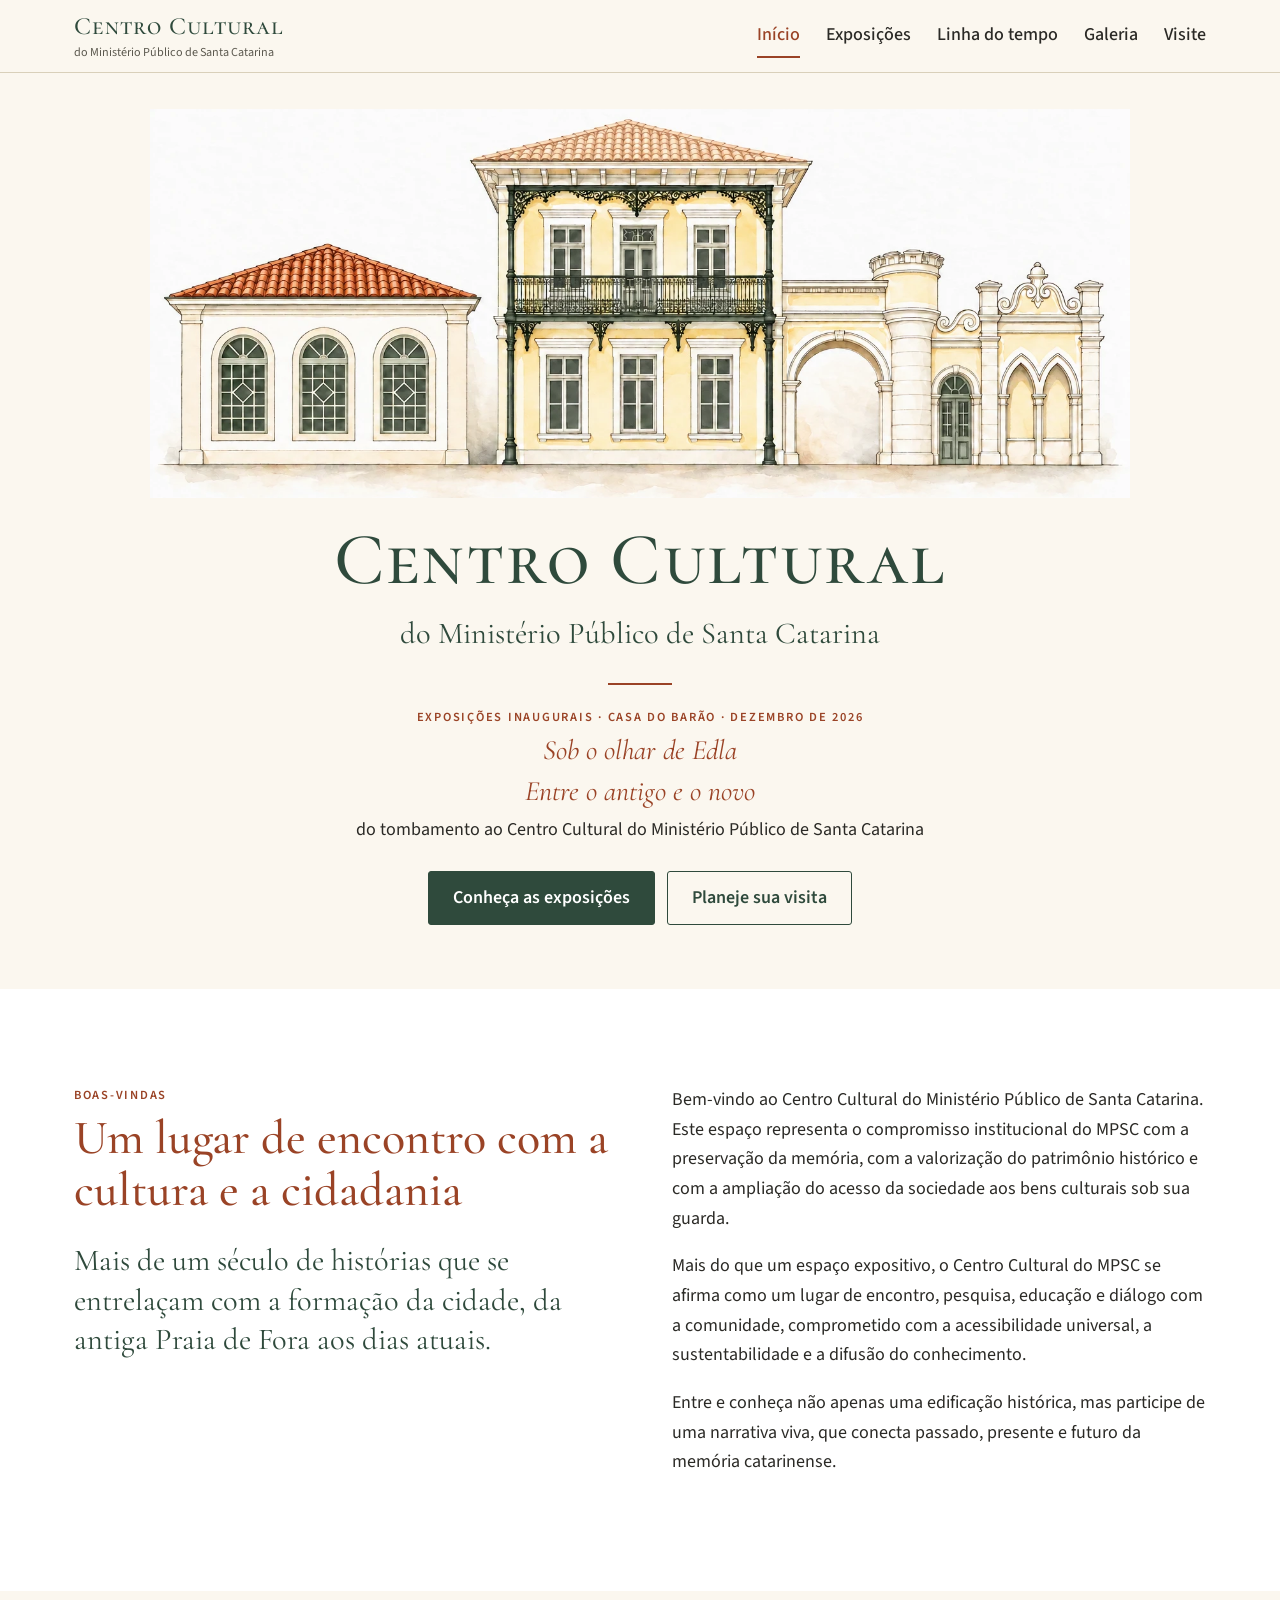
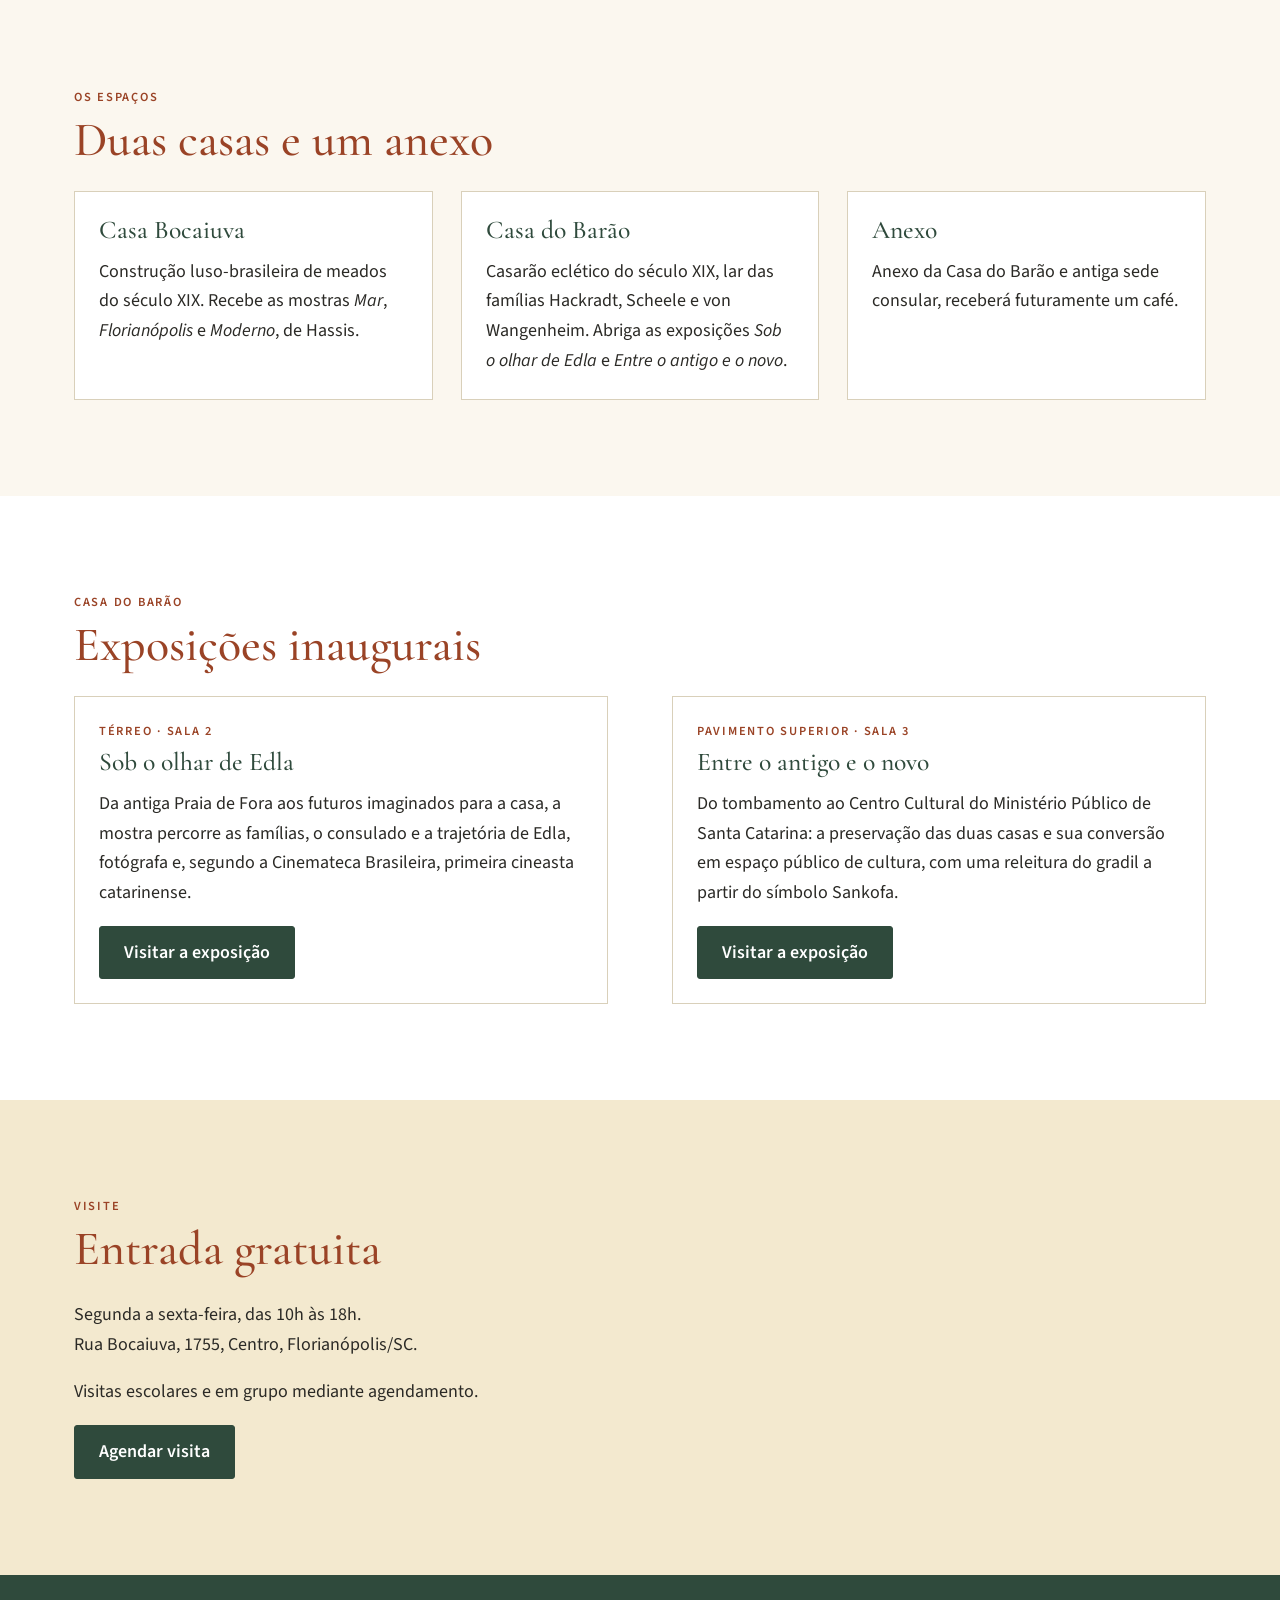
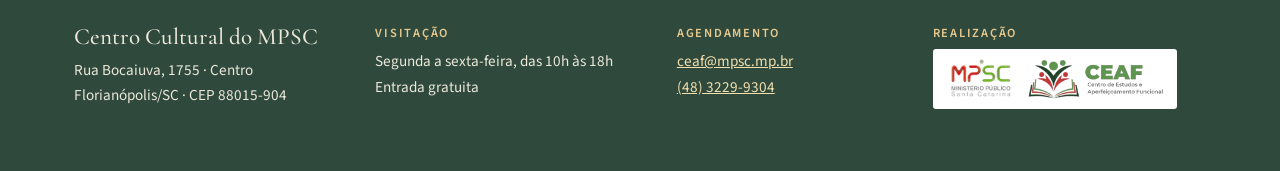
==== commit ad46c4d5: "Move o gradil e o Sankofa para a Sala 3 Co-Authored-By: Claude Opus 5.5 <noreply@anthropic.com>" ====
--- a/index.html
+++ b/index.html
@@ -38,10 +38,10 @@
 <section class="secao branco"><div class="faixa"><p class="rotulo">Casa do Barão</p><h2>Exposições inaugurais</h2>
   <div class="duas" style="align-items:stretch">
     <article class="cartao"><div data-f="edla-retrato"></div><div class="corpo"><p class="rotulo">Térreo · Sala 2</p><h3>Sob o olhar de Edla</h3>
-    <p>Da antiga Praia de Fora aos futuros imaginados para a casa, a mostra percorre as famílias, o consulado, o gradil e a trajetória de Edla, fotógrafa e, segundo a Cinemateca Brasileira, primeira cineasta catarinense.</p>
+    <p>Da antiga Praia de Fora aos futuros imaginados para a casa, a mostra percorre as famílias, o consulado e a trajetória de Edla, fotógrafa e, segundo a Cinemateca Brasileira, primeira cineasta catarinense.</p>
     <p><a class="botao" href="edla.html">Visitar a exposição</a></p></div></article>
     <article class="cartao"><div data-f="obra-vista"></div><div class="corpo"><p class="rotulo">Pavimento superior · Sala 3</p><h3>Entre o antigo e o novo</h3>
-    <p>Do tombamento ao Centro Cultural do Ministério Público de Santa Catarina: a preservação das duas casas e sua conversão em espaço público de cultura.</p>
+    <p>Do tombamento ao Centro Cultural do Ministério Público de Santa Catarina: a preservação das duas casas e sua conversão em espaço público de cultura, com uma releitura do gradil a partir do símbolo Sankofa.</p>
     <p><a class="botao" href="antigo-novo.html">Visitar a exposição</a></p></div></article>
   </div>
 </div></section>
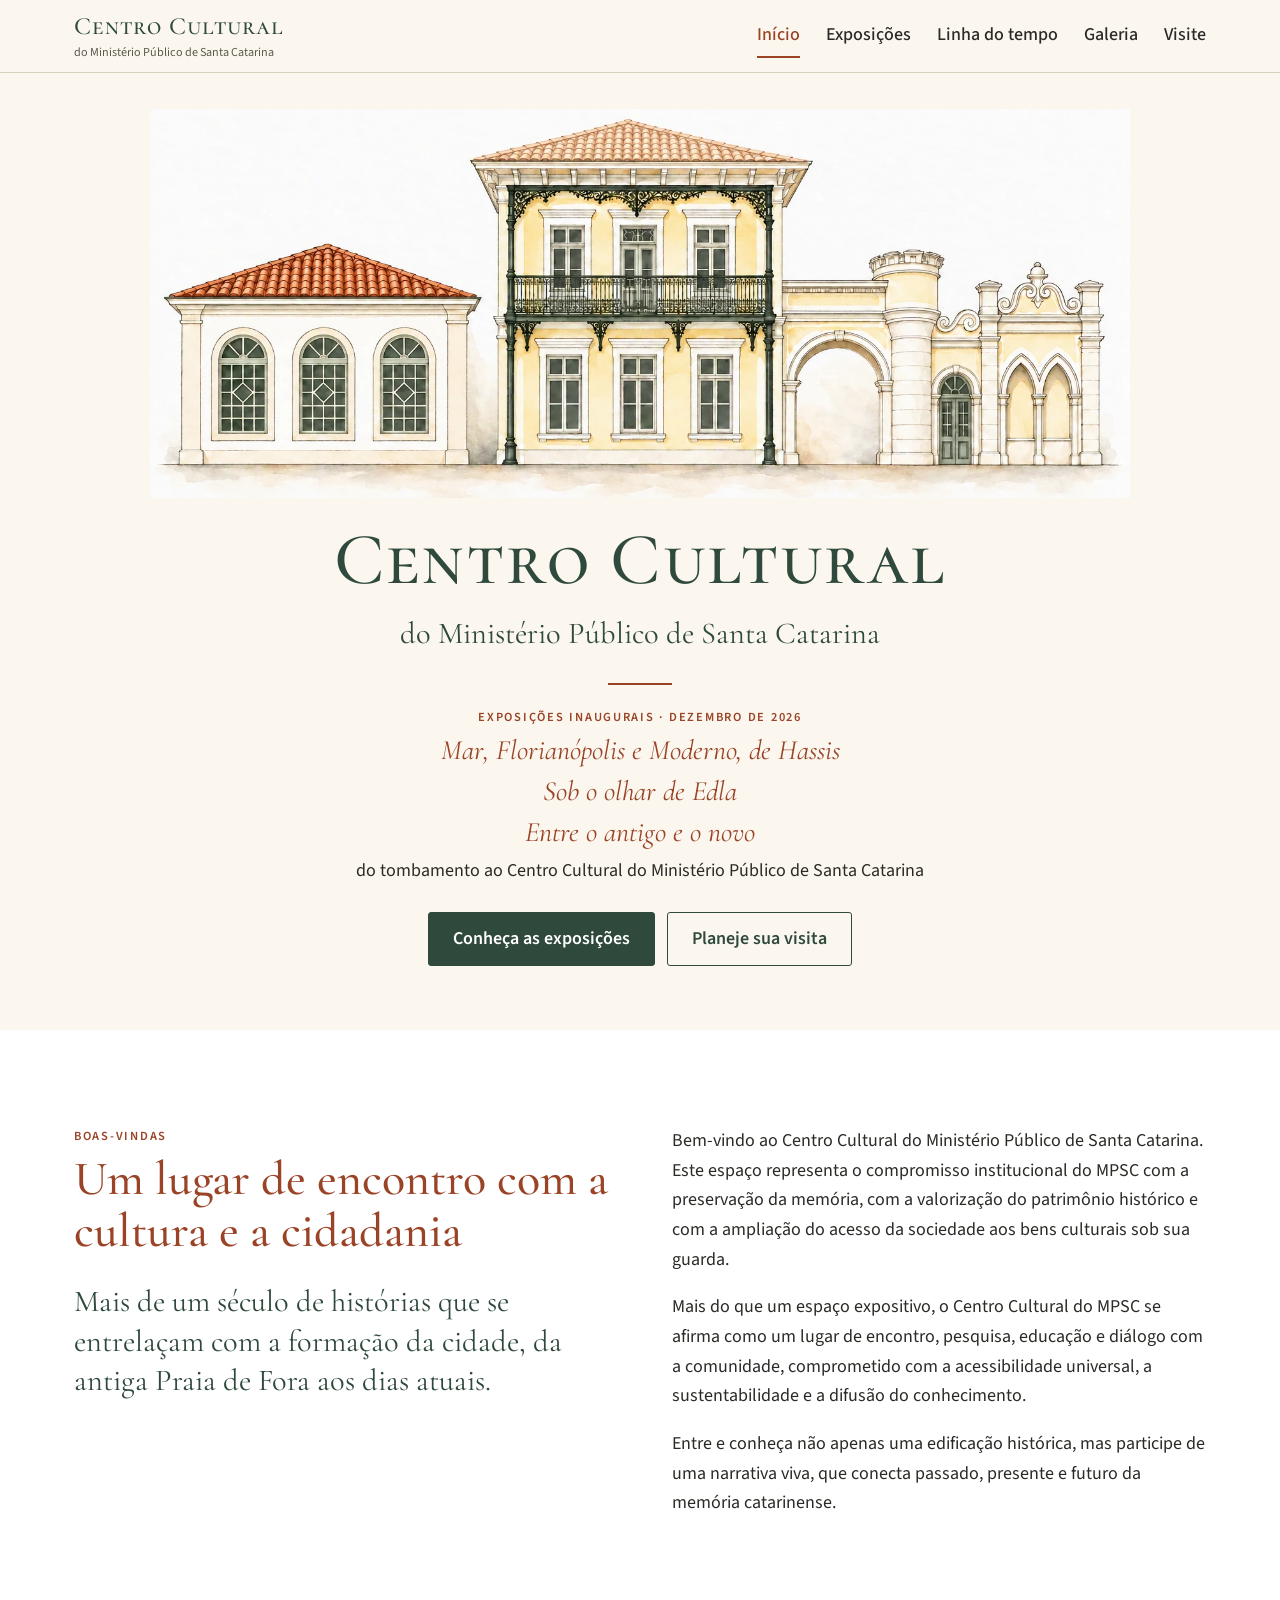
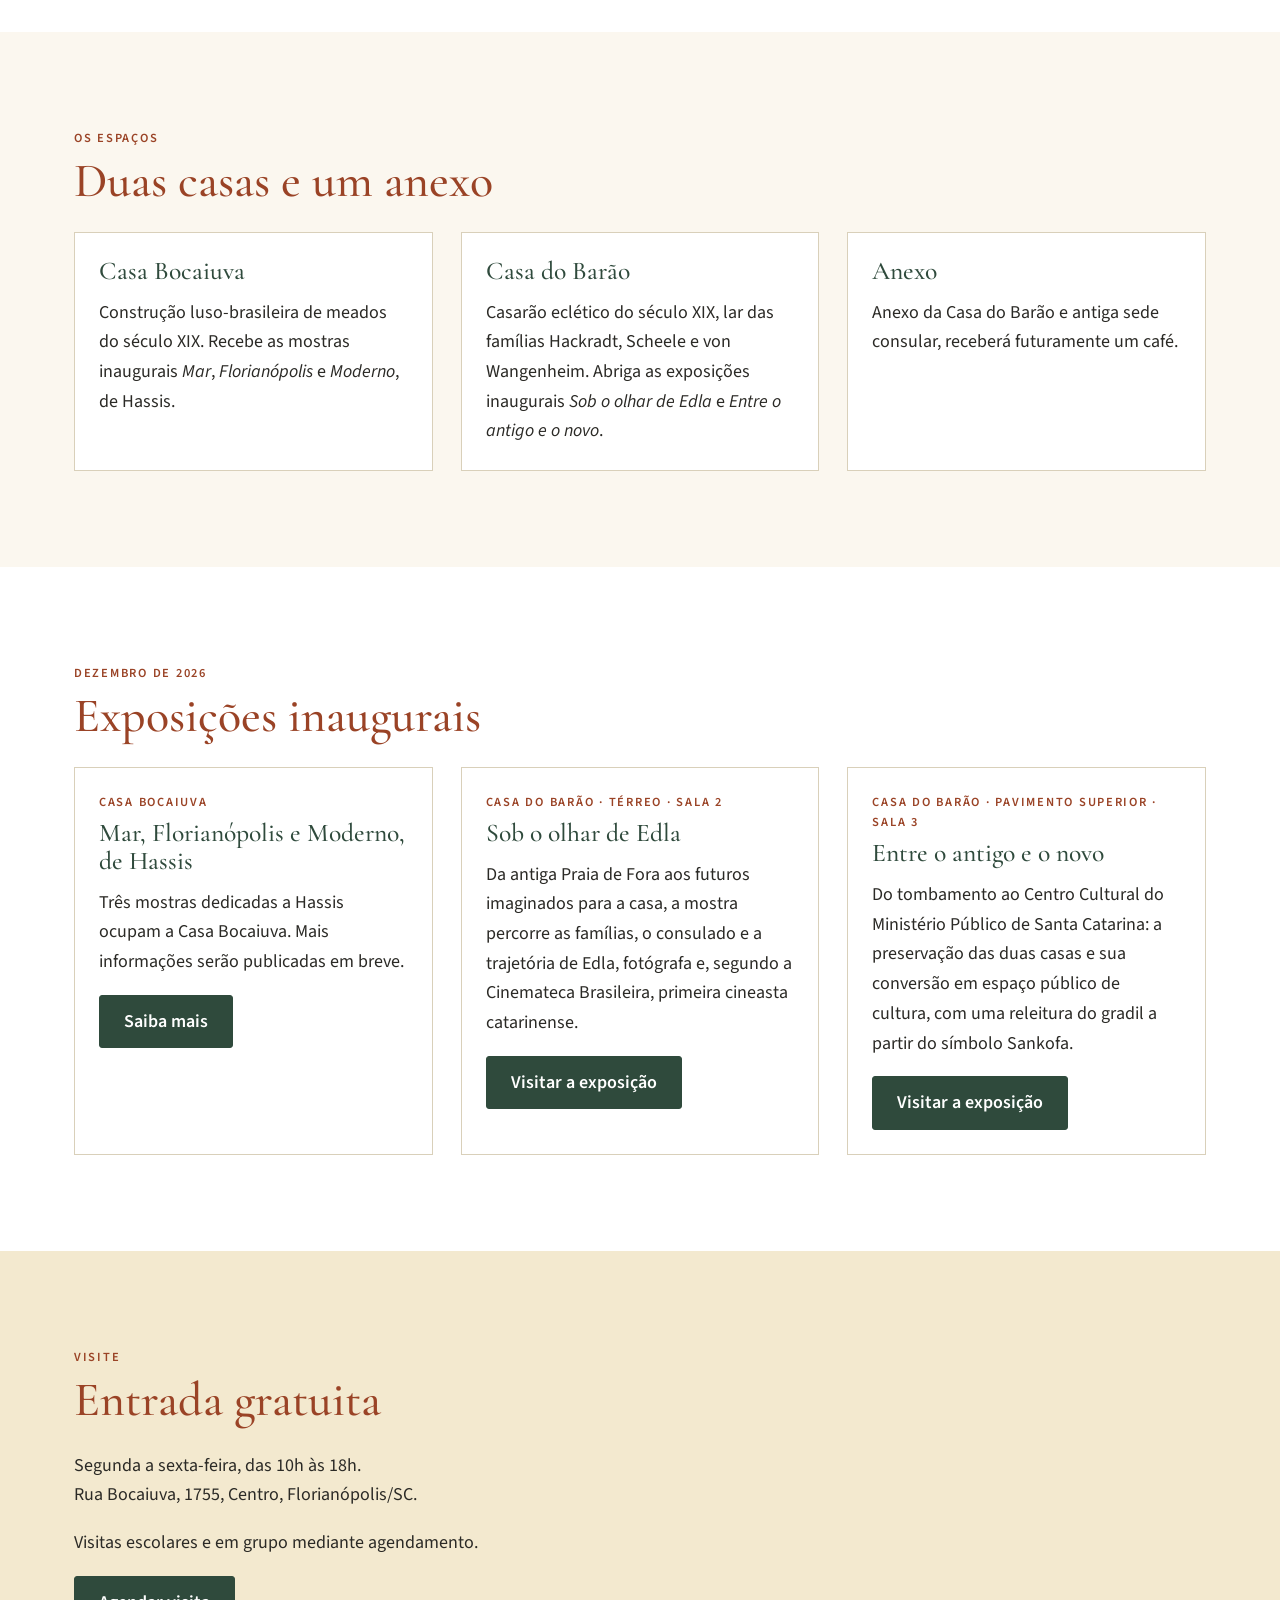
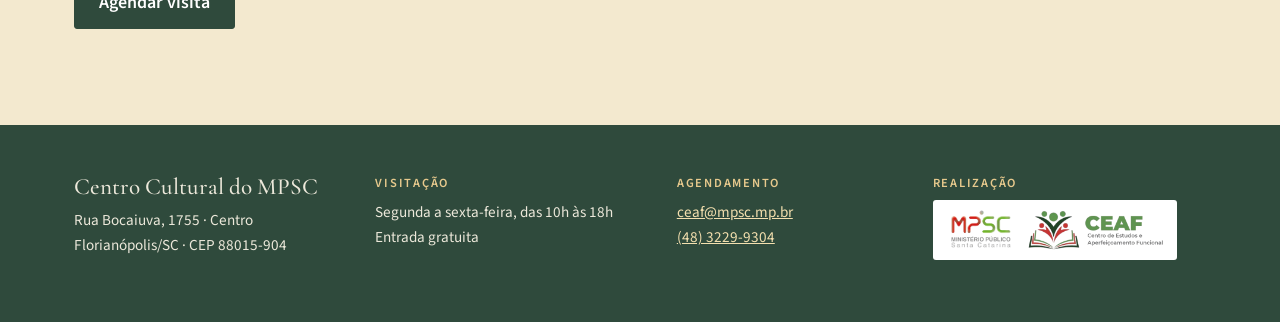
==== commit 963df42b: "Inclui as mostras de Hassis nas exposicoes inaugurais Co-Authored-By: Claude Opus 5.5 <noreply@anthr" ====
--- a/index.html
+++ b/index.html
@@ -12,7 +12,8 @@
   <h1>Centro Cultural</h1>
   <p class="sub">do Ministério Público de Santa Catarina</p>
   <div class="fio"></div>
-  <p class="rotulo">Exposições inaugurais · Casa do Barão · Dezembro de 2026</p>
+  <p class="rotulo">Exposições inaugurais · Dezembro de 2026</p>
+  <p class="expo">Mar, Florianópolis e Moderno, de Hassis</p>
   <p class="expo">Sob o olhar de Edla</p>
   <p class="expo">Entre o antigo e o novo</p>
   <p>do tombamento ao Centro Cultural do Ministério Público de Santa Catarina</p>
@@ -29,18 +30,21 @@
 
 <section class="secao"><div class="faixa"><p class="rotulo">Os espaços</p><h2>Duas casas e um anexo</h2>
   <div class="tres">
-    <article class="cartao"><div data-f="bocaiuva-fachada"></div><div class="corpo"><h3>Casa Bocaiuva</h3><p>Construção luso-brasileira de meados do século XIX. Recebe as mostras <em>Mar</em>, <em>Florianópolis</em> e <em>Moderno</em>, de Hassis.</p></div></article>
-    <article class="cartao"><div data-f="casa-pb"></div><div class="corpo"><h3>Casa do Barão</h3><p>Casarão eclético do século XIX, lar das famílias Hackradt, Scheele e von Wangenheim. Abriga as exposições <em>Sob o olhar de Edla</em> e <em>Entre o antigo e o novo</em>.</p></div></article>
+    <article class="cartao"><div data-f="bocaiuva-fachada"></div><div class="corpo"><h3>Casa Bocaiuva</h3><p>Construção luso-brasileira de meados do século XIX. Recebe as mostras inaugurais <em>Mar</em>, <em>Florianópolis</em> e <em>Moderno</em>, de Hassis.</p></div></article>
+    <article class="cartao"><div data-f="casa-pb"></div><div class="corpo"><h3>Casa do Barão</h3><p>Casarão eclético do século XIX, lar das famílias Hackradt, Scheele e von Wangenheim. Abriga as exposições inaugurais <em>Sob o olhar de Edla</em> e <em>Entre o antigo e o novo</em>.</p></div></article>
     <article class="cartao"><div data-f="consulado"></div><div class="corpo"><h3>Anexo</h3><p>Anexo da Casa do Barão e antiga sede consular, receberá futuramente um café.</p></div></article>
   </div>
 </div></section>
 
-<section class="secao branco"><div class="faixa"><p class="rotulo">Casa do Barão</p><h2>Exposições inaugurais</h2>
-  <div class="duas" style="align-items:stretch">
-    <article class="cartao"><div data-f="edla-retrato"></div><div class="corpo"><p class="rotulo">Térreo · Sala 2</p><h3>Sob o olhar de Edla</h3>
+<section class="secao branco"><div class="faixa"><p class="rotulo">Dezembro de 2026</p><h2>Exposições inaugurais</h2>
+  <div class="tres">
+    <article class="cartao"><div data-f="bocaiuva-fachada"></div><div class="corpo"><p class="rotulo">Casa Bocaiuva</p><h3>Mar, Florianópolis e Moderno, de Hassis</h3>
+    <p>Três mostras dedicadas a Hassis ocupam a Casa Bocaiuva. Mais informações serão publicadas em breve.</p>
+    <p><a class="botao" href="exposicoes.html#casa-bocaiuva">Saiba mais</a></p></div></article>
+    <article class="cartao"><div data-f="edla-retrato"></div><div class="corpo"><p class="rotulo">Casa do Barão · Térreo · Sala 2</p><h3>Sob o olhar de Edla</h3>
     <p>Da antiga Praia de Fora aos futuros imaginados para a casa, a mostra percorre as famílias, o consulado e a trajetória de Edla, fotógrafa e, segundo a Cinemateca Brasileira, primeira cineasta catarinense.</p>
     <p><a class="botao" href="edla.html">Visitar a exposição</a></p></div></article>
-    <article class="cartao"><div data-f="obra-vista"></div><div class="corpo"><p class="rotulo">Pavimento superior · Sala 3</p><h3>Entre o antigo e o novo</h3>
+    <article class="cartao"><div data-f="obra-vista"></div><div class="corpo"><p class="rotulo">Casa do Barão · Pavimento superior · Sala 3</p><h3>Entre o antigo e o novo</h3>
     <p>Do tombamento ao Centro Cultural do Ministério Público de Santa Catarina: a preservação das duas casas e sua conversão em espaço público de cultura, com uma releitura do gradil a partir do símbolo Sankofa.</p>
     <p><a class="botao" href="antigo-novo.html">Visitar a exposição</a></p></div></article>
   </div>
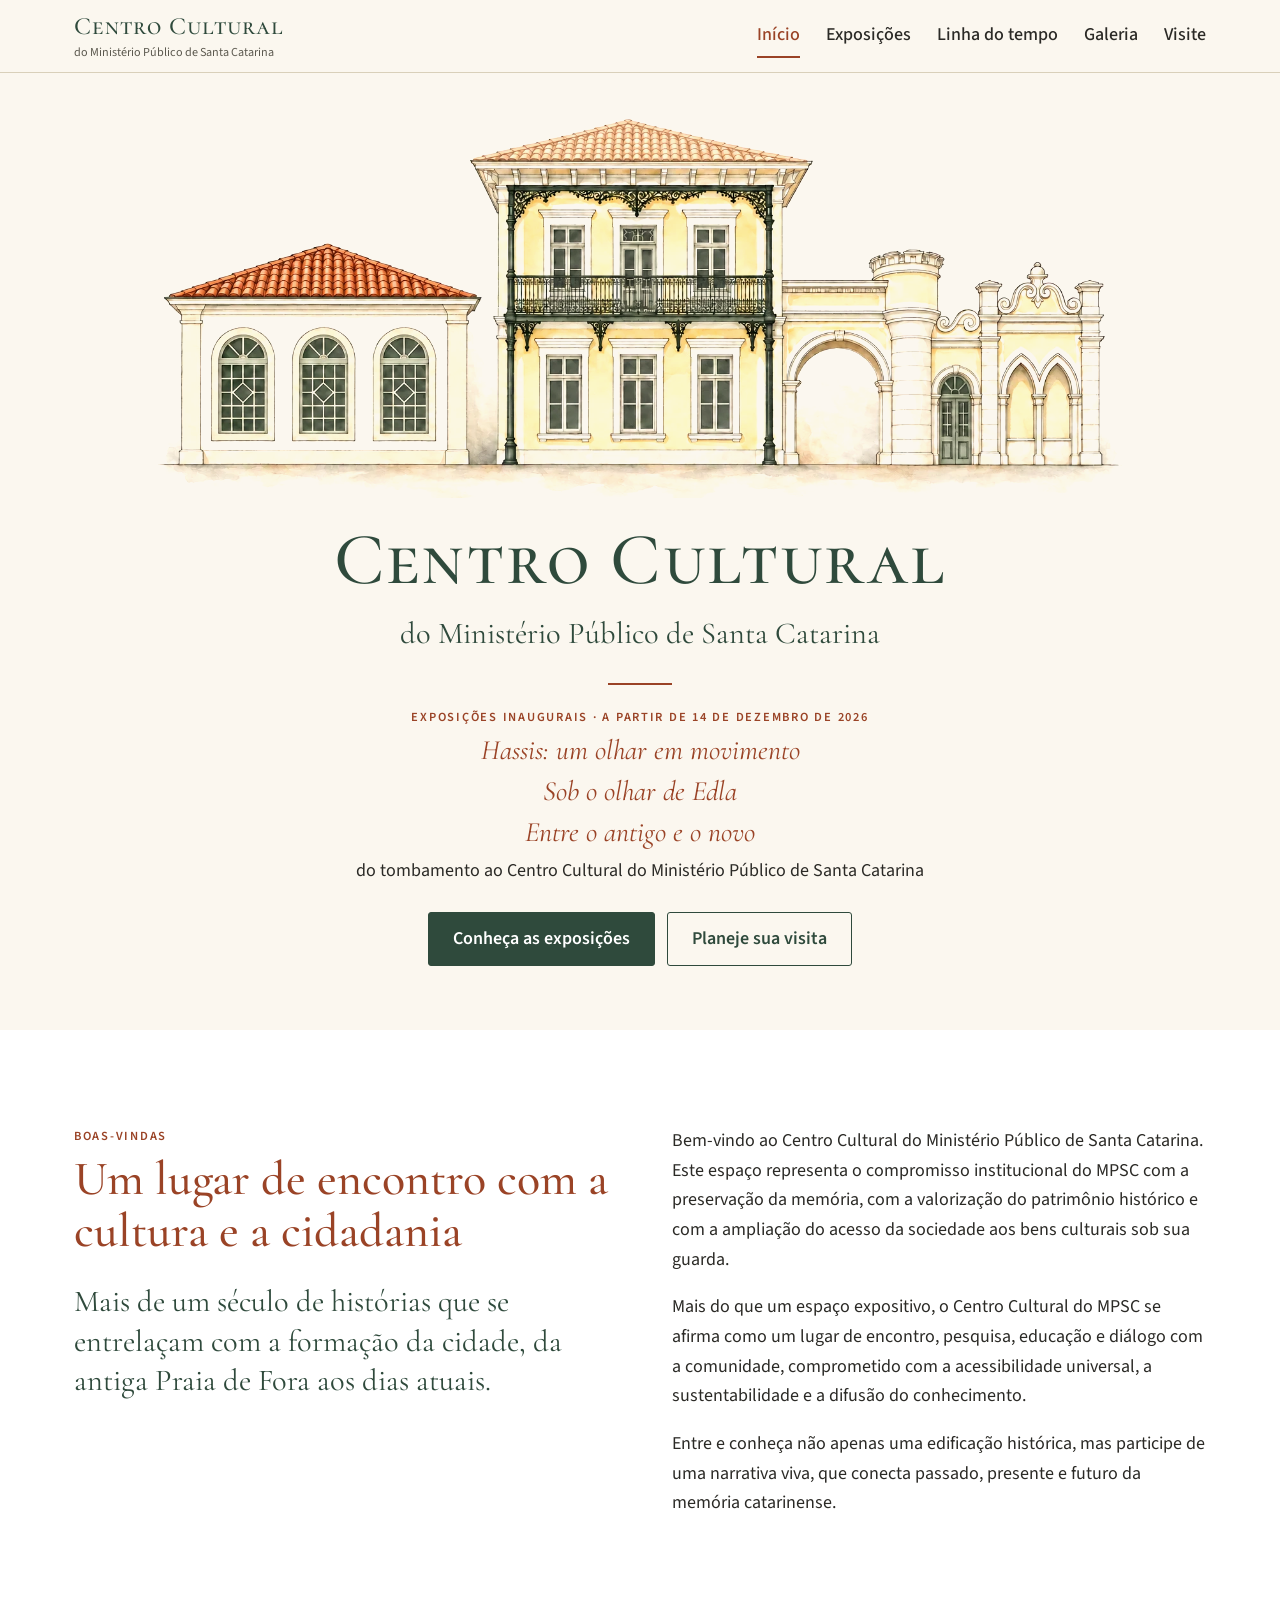
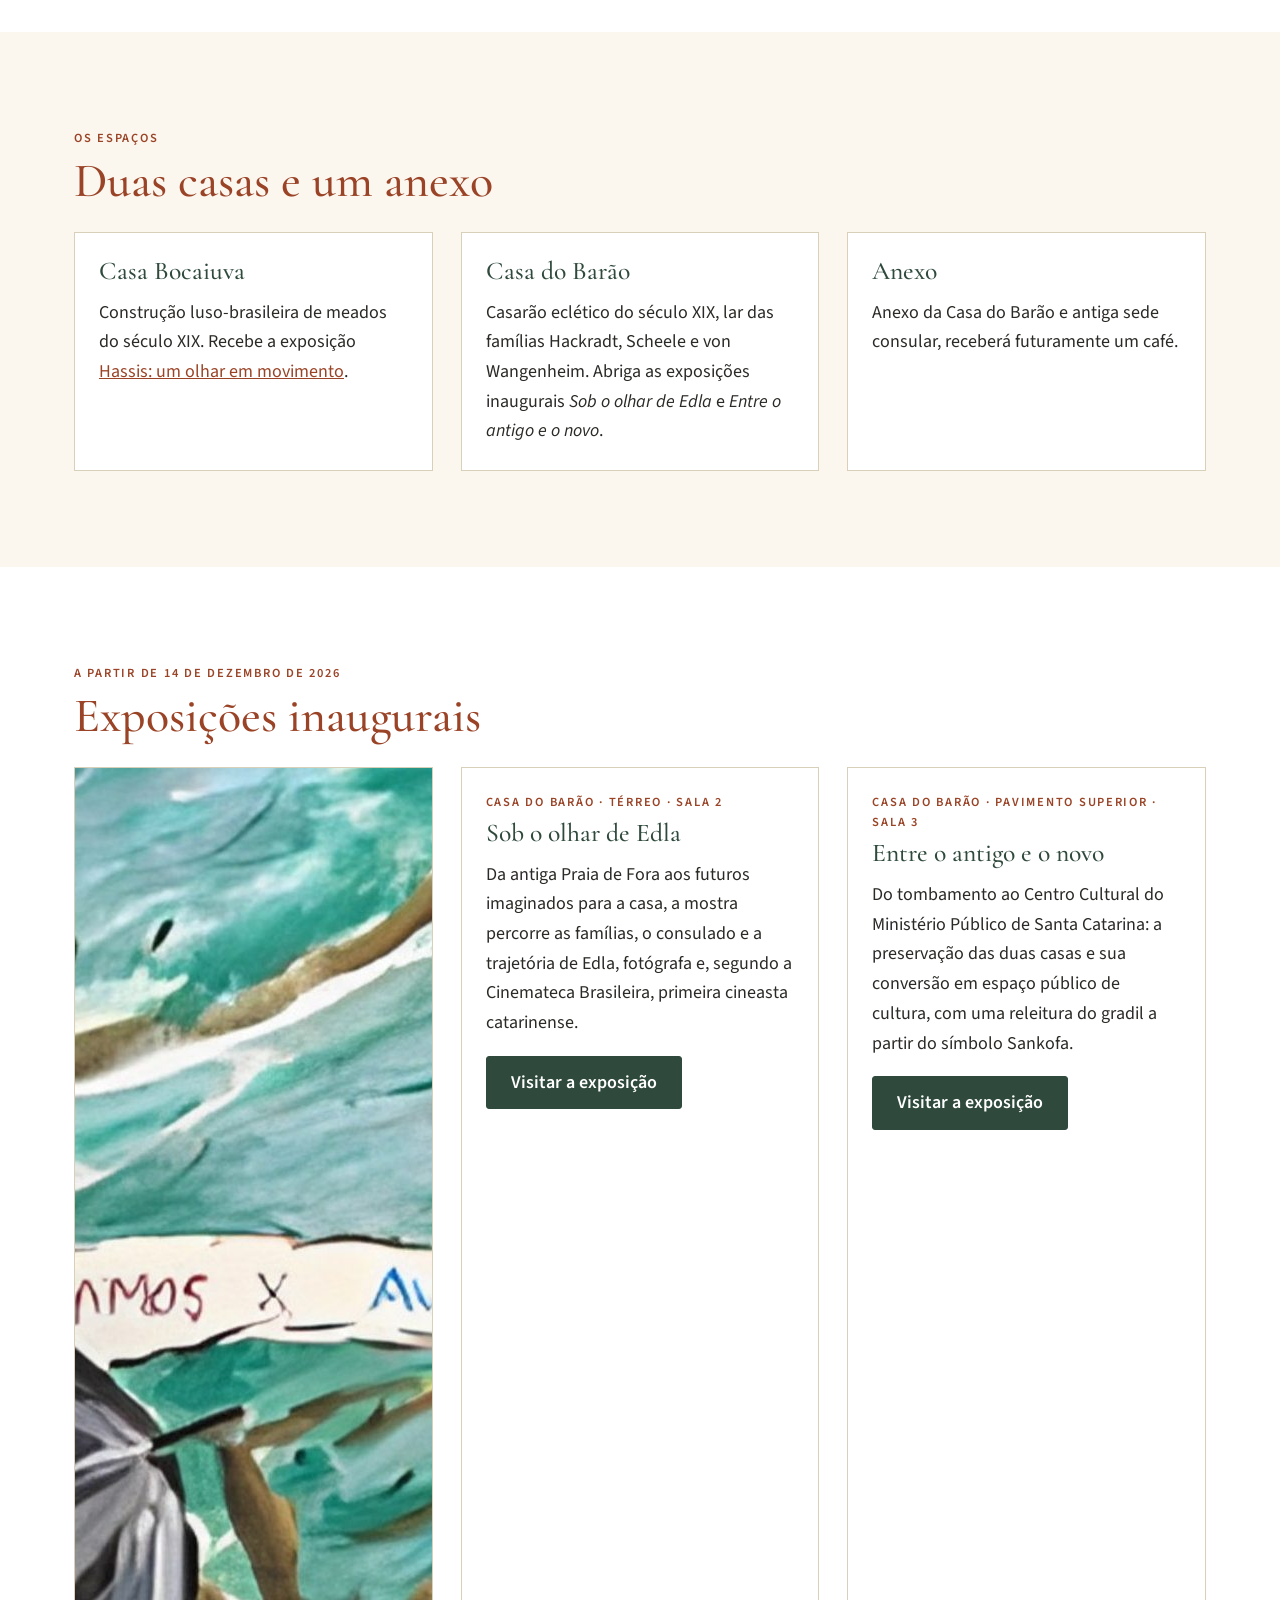
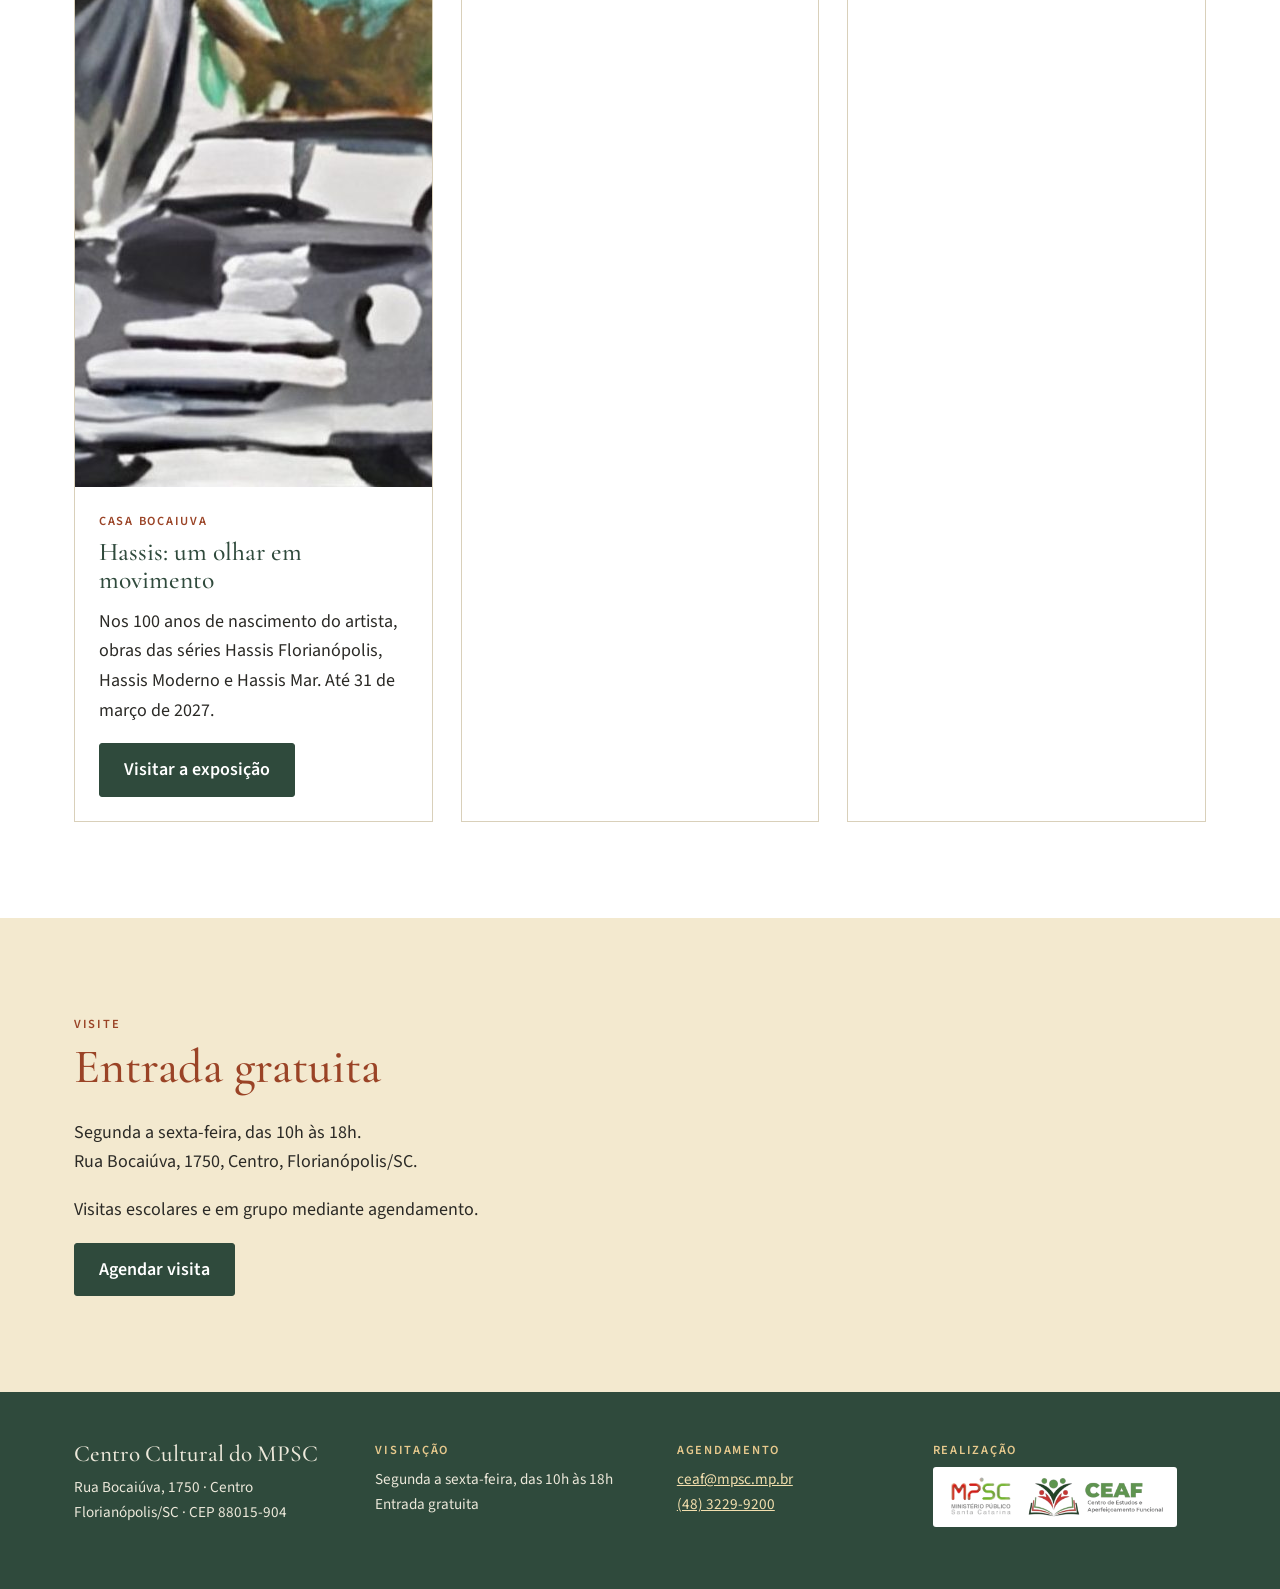
==== commit b0daecd6: "Adiciona a exposicao Hassis: um olhar em movimento e os folders Co-Authored-By: Claude Opus 5.5 <nor" ====
--- a/index.html
+++ b/index.html
@@ -12,8 +12,8 @@
   <h1>Centro Cultural</h1>
   <p class="sub">do Ministério Público de Santa Catarina</p>
   <div class="fio"></div>
-  <p class="rotulo">Exposições inaugurais · Dezembro de 2026</p>
-  <p class="expo">Mar, Florianópolis e Moderno, de Hassis</p>
+  <p class="rotulo">Exposições inaugurais · A partir de 14 de dezembro de 2026</p>
+  <p class="expo">Hassis: um olhar em movimento</p>
   <p class="expo">Sob o olhar de Edla</p>
   <p class="expo">Entre o antigo e o novo</p>
   <p>do tombamento ao Centro Cultural do Ministério Público de Santa Catarina</p>
@@ -30,17 +30,17 @@
 
 <section class="secao"><div class="faixa"><p class="rotulo">Os espaços</p><h2>Duas casas e um anexo</h2>
   <div class="tres">
-    <article class="cartao"><div data-f="bocaiuva-fachada"></div><div class="corpo"><h3>Casa Bocaiuva</h3><p>Construção luso-brasileira de meados do século XIX. Recebe as mostras inaugurais <em>Mar</em>, <em>Florianópolis</em> e <em>Moderno</em>, de Hassis.</p></div></article>
+    <article class="cartao"><div data-f="bocaiuva-fachada"></div><div class="corpo"><h3>Casa Bocaiuva</h3><p>Construção luso-brasileira de meados do século XIX. Recebe a exposição <a href="hassis.html">Hassis: um olhar em movimento</a>.</p></div></article>
     <article class="cartao"><div data-f="casa-pb"></div><div class="corpo"><h3>Casa do Barão</h3><p>Casarão eclético do século XIX, lar das famílias Hackradt, Scheele e von Wangenheim. Abriga as exposições inaugurais <em>Sob o olhar de Edla</em> e <em>Entre o antigo e o novo</em>.</p></div></article>
     <article class="cartao"><div data-f="consulado"></div><div class="corpo"><h3>Anexo</h3><p>Anexo da Casa do Barão e antiga sede consular, receberá futuramente um café.</p></div></article>
   </div>
 </div></section>
 
-<section class="secao branco"><div class="faixa"><p class="rotulo">Dezembro de 2026</p><h2>Exposições inaugurais</h2>
+<section class="secao branco"><div class="faixa"><p class="rotulo">A partir de 14 de dezembro de 2026</p><h2>Exposições inaugurais</h2>
   <div class="tres">
-    <article class="cartao"><div data-f="bocaiuva-fachada"></div><div class="corpo"><p class="rotulo">Casa Bocaiuva</p><h3>Mar, Florianópolis e Moderno, de Hassis</h3>
-    <p>Três mostras dedicadas a Hassis ocupam a Casa Bocaiuva. Mais informações serão publicadas em breve.</p>
-    <p><a class="botao" href="exposicoes.html#casa-bocaiuva">Saiba mais</a></p></div></article>
+    <article class="cartao"><img class="obra" src="marca/hassis/capa.jpg" alt="Detalhe de pintura de Hassis com guarda-chuvas, um carro e o mar" width="1128" height="1319" loading="lazy"><div class="corpo"><p class="rotulo">Casa Bocaiuva</p><h3>Hassis: um olhar em movimento</h3>
+    <p>Nos 100 anos de nascimento do artista, obras das séries Hassis Florianópolis, Hassis Moderno e Hassis Mar. Até 31 de março de 2027.</p>
+    <p><a class="botao" href="hassis.html">Visitar a exposição</a></p></div></article>
     <article class="cartao"><div data-f="edla-retrato"></div><div class="corpo"><p class="rotulo">Casa do Barão · Térreo · Sala 2</p><h3>Sob o olhar de Edla</h3>
     <p>Da antiga Praia de Fora aos futuros imaginados para a casa, a mostra percorre as famílias, o consulado e a trajetória de Edla, fotógrafa e, segundo a Cinemateca Brasileira, primeira cineasta catarinense.</p>
     <p><a class="botao" href="edla.html">Visitar a exposição</a></p></div></article>
@@ -51,7 +51,7 @@
 </div></section>
 
 <section class="secao areia"><div class="faixa duas">
-  <div><p class="rotulo">Visite</p><h2>Entrada gratuita</h2><p>Segunda a sexta-feira, das 10h às 18h.<br>Rua Bocaiuva, 1755, Centro, Florianópolis/SC.</p><p>Visitas escolares e em grupo mediante agendamento.</p><a class="botao" href="visite.html#agendar">Agendar visita</a></div>
+  <div><p class="rotulo">Visite</p><h2>Entrada gratuita</h2><p>Segunda a sexta-feira, das 10h às 18h.<br>Rua Bocaiúva, 1750, Centro, Florianópolis/SC.</p><p>Visitas escolares e em grupo mediante agendamento.</p><a class="botao" href="visite.html#agendar">Agendar visita</a></div>
   <div data-f="jardim"></div>
 </div></section>
 </main>
--- a/estilo.css
+++ b/estilo.css
@@ -6,7 +6,7 @@
 .pular{position:absolute;left:-999px;background:var(--verde);color:#fff;padding:8px 16px;z-index:60}.pular:focus{left:8px;top:8px}
 .topo{position:sticky;top:0;z-index:40;background:rgba(251,247,239,.97);border-bottom:1px solid var(--linha)}.topo .faixa{display:flex;align-items:center;justify-content:space-between;min-height:72px;gap:20px}.marca{text-decoration:none;color:var(--verde);line-height:1.1}.marca strong{display:block;font:500 1.55rem var(--serif);font-variant:small-caps;letter-spacing:.04em}.marca span{font-size:.76rem;color:var(--suave)}
 .topo nav{display:flex;gap:26px}.topo nav a{color:var(--tinta);text-decoration:none;font-weight:500;padding:6px 0;border-bottom:2px solid transparent}.topo nav a:hover,.topo nav a[aria-current]{color:var(--terracota);border-color:var(--terracota)}.menu-botao{display:none;position:relative;flex:none;width:46px;height:46px;padding:0;background:none;border:1px solid var(--verde);border-radius:3px;cursor:pointer}.menu-botao span{position:absolute;left:11px;right:11px;height:2px;background:var(--verde);transition:transform .2s,opacity .2s,top .2s}.menu-botao span:nth-child(1){top:14px}.menu-botao span:nth-child(2){top:21px}.menu-botao span:nth-child(3){top:28px}.menu-botao[aria-expanded=true] span:nth-child(1){top:21px;transform:rotate(45deg)}.menu-botao[aria-expanded=true] span:nth-child(2){opacity:0}.menu-botao[aria-expanded=true] span:nth-child(3){top:21px;transform:rotate(-45deg)}
-.capa{background:var(--creme);text-align:center;padding:36px 0 64px}.capa .fachada{width:min(980px,100%);margin:0 auto 22px}.capa h1{font-variant:small-caps;letter-spacing:.03em;margin-bottom:.1em}.capa .sub{font-family:var(--serif);font-size:clamp(1.3rem,2.6vw,1.9rem);color:var(--verde);margin-bottom:24px}.fio{width:64px;height:2px;background:var(--terracota);margin:0 auto 22px}.capa .expo{font-family:var(--serif);font-style:italic;font-size:clamp(1.3rem,2.4vw,1.75rem);line-height:1.25;color:var(--terracota);margin-bottom:6px}
+.capa{background:var(--creme);text-align:center;padding:36px 0 64px}.capa .fachada{width:min(980px,100%);margin:0 auto 22px;background:transparent}.capa .fachada img{mix-blend-mode:multiply;filter:brightness(1.06) contrast(1.03)}.capa h1{font-variant:small-caps;letter-spacing:.03em;margin-bottom:.1em}.capa .sub{font-family:var(--serif);font-size:clamp(1.3rem,2.6vw,1.9rem);color:var(--verde);margin-bottom:24px}.fio{width:64px;height:2px;background:var(--terracota);margin:0 auto 22px}.capa .expo{font-family:var(--serif);font-style:italic;font-size:clamp(1.3rem,2.4vw,1.75rem);line-height:1.25;color:var(--terracota);margin-bottom:6px}
 .botoes{display:flex;gap:12px;justify-content:center;flex-wrap:wrap;margin-top:26px}.botao{display:inline-block;padding:11px 24px;background:var(--verde);color:#fff;text-decoration:none;font-weight:600;border:1px solid var(--verde);border-radius:3px}.botao:hover{background:var(--terracota);border-color:var(--terracota);color:#fff}.botao.claro{background:transparent;color:var(--verde)}.botao.claro:hover{color:#fff}
 .duas{display:grid;grid-template-columns:1fr 1fr;gap:clamp(32px,5vw,72px);align-items:start}.tres{display:grid;grid-template-columns:repeat(3,1fr);gap:28px}.mosaico{display:grid;grid-template-columns:repeat(2,1fr);gap:16px}.mosaico .larga{grid-column:1/-1}
 .espaco{border-left:3px solid var(--terracota);padding:2px 0 2px 20px}.espaco p{margin:0;color:var(--suave)}
@@ -28,4 +28,6 @@
 @media(max-width:600px){body{font-size:17px}.faixa{padding-inline:16px}.tres,.dados,.rodape-grade{grid-template-columns:1fr}.tempo:before{left:31px}.tempo li{grid-template-columns:64px 1fr;gap:14px}.tempo b{width:64px;height:64px;font-size:1.15rem}#galeria{grid-template-columns:1fr 1fr;gap:12px}.caixa{padding:54px 10px 12px}.ant,.prox{top:auto;bottom:10px;transform:none;height:40px}.marca span{font-size:.68rem}}
 .agenda{background:var(--papel);border:1px solid var(--linha);padding:clamp(20px,4vw,36px)}.campos{display:grid;grid-template-columns:1fr 1fr;gap:18px}.campo{display:flex;flex-direction:column;gap:5px;min-width:0}.campo.larga{grid-column:1/-1}.campo label{font-weight:600;font-size:.95rem;color:var(--verde)}.campo small{font-weight:400;color:var(--suave)}.campo input,.campo select,.campo textarea{width:100%;min-height:46px;padding:9px 11px;font:400 1rem var(--sans);color:var(--tinta);background:var(--creme);border:1px solid #8c7f68;border-radius:3px}.campo textarea{min-height:104px;resize:vertical}.agenda .botao{margin-top:20px;cursor:pointer;font-family:var(--sans);font-size:1rem}.agenda-nota{font-size:.88rem;color:var(--suave);margin:12px 0 0}.agenda-aviso{margin-top:18px;padding:16px 18px;background:var(--verde-claro);border-left:3px solid var(--verde)}.agenda-aviso p{margin:0 0 10px}.agenda-aviso button{font:600 .92rem var(--sans);padding:8px 14px;background:transparent;color:var(--verde);border:1px solid var(--verde);border-radius:3px;cursor:pointer}
 @media(max-width:600px){.campos{grid-template-columns:1fr}.agenda .botao{width:100%}}
+.hassis-capa,.hassis-verde{background:#e6efea}.periodo{font-weight:600;color:#3e6b38}.obra-capa{margin:0}.obra-capa img{width:100%;max-height:620px;object-fit:cover;object-position:center top}.obra-capa figcaption,.foto-artista figcaption{font-size:.86rem;color:var(--suave);padding-top:7px}.cartao .obra{width:100%;aspect-ratio:4/3;object-fit:cover}.num{display:inline-grid;place-items:center;width:26px;height:26px;border-radius:50%;color:#fff;font:600 .8rem var(--sans);letter-spacing:0;margin-right:4px;vertical-align:middle}.n1{background:#b5432f}.n3{background:#8a6d10}.n4{background:#2f7a72}.foto-artista{margin:0}.foto-artista img{width:100%}.cem{display:flex;align-items:center;gap:14px;border-top:1px solid var(--linha);padding-top:18px;margin-top:24px;color:var(--suave)}.cem strong{font:600 3rem var(--serif);color:#3e6b38;line-height:1}.plantas.um{display:block}.plantas.um svg{max-width:460px}.logos{flex-wrap:wrap}.folders{display:grid;grid-template-columns:1fr 1fr;gap:20px;margin-top:24px}.folder{display:grid;grid-template-columns:110px 1fr;gap:18px;align-items:center;background:var(--papel);border:1px solid var(--linha);padding:14px;text-decoration:none;color:var(--tinta)}.folder:hover{border-color:var(--terracota);color:var(--tinta)}.folder img{width:110px;height:auto;box-shadow:0 2px 8px rgba(0,0,0,.15)}.folder strong{display:block;font:500 1.35rem var(--serif);color:var(--verde);line-height:1.15}.folder small{display:block;color:var(--suave);font-size:.9rem;margin:4px 0 10px}.folder em{font-style:normal;font-weight:600;color:var(--terracota)}
+@media(max-width:700px){.folders{grid-template-columns:1fr}.folder{grid-template-columns:80px 1fr}.folder img{width:80px}}
 @media(prefers-reduced-motion:reduce){html{scroll-behavior:auto}.foto img,.menu-botao span{transition:none}}
